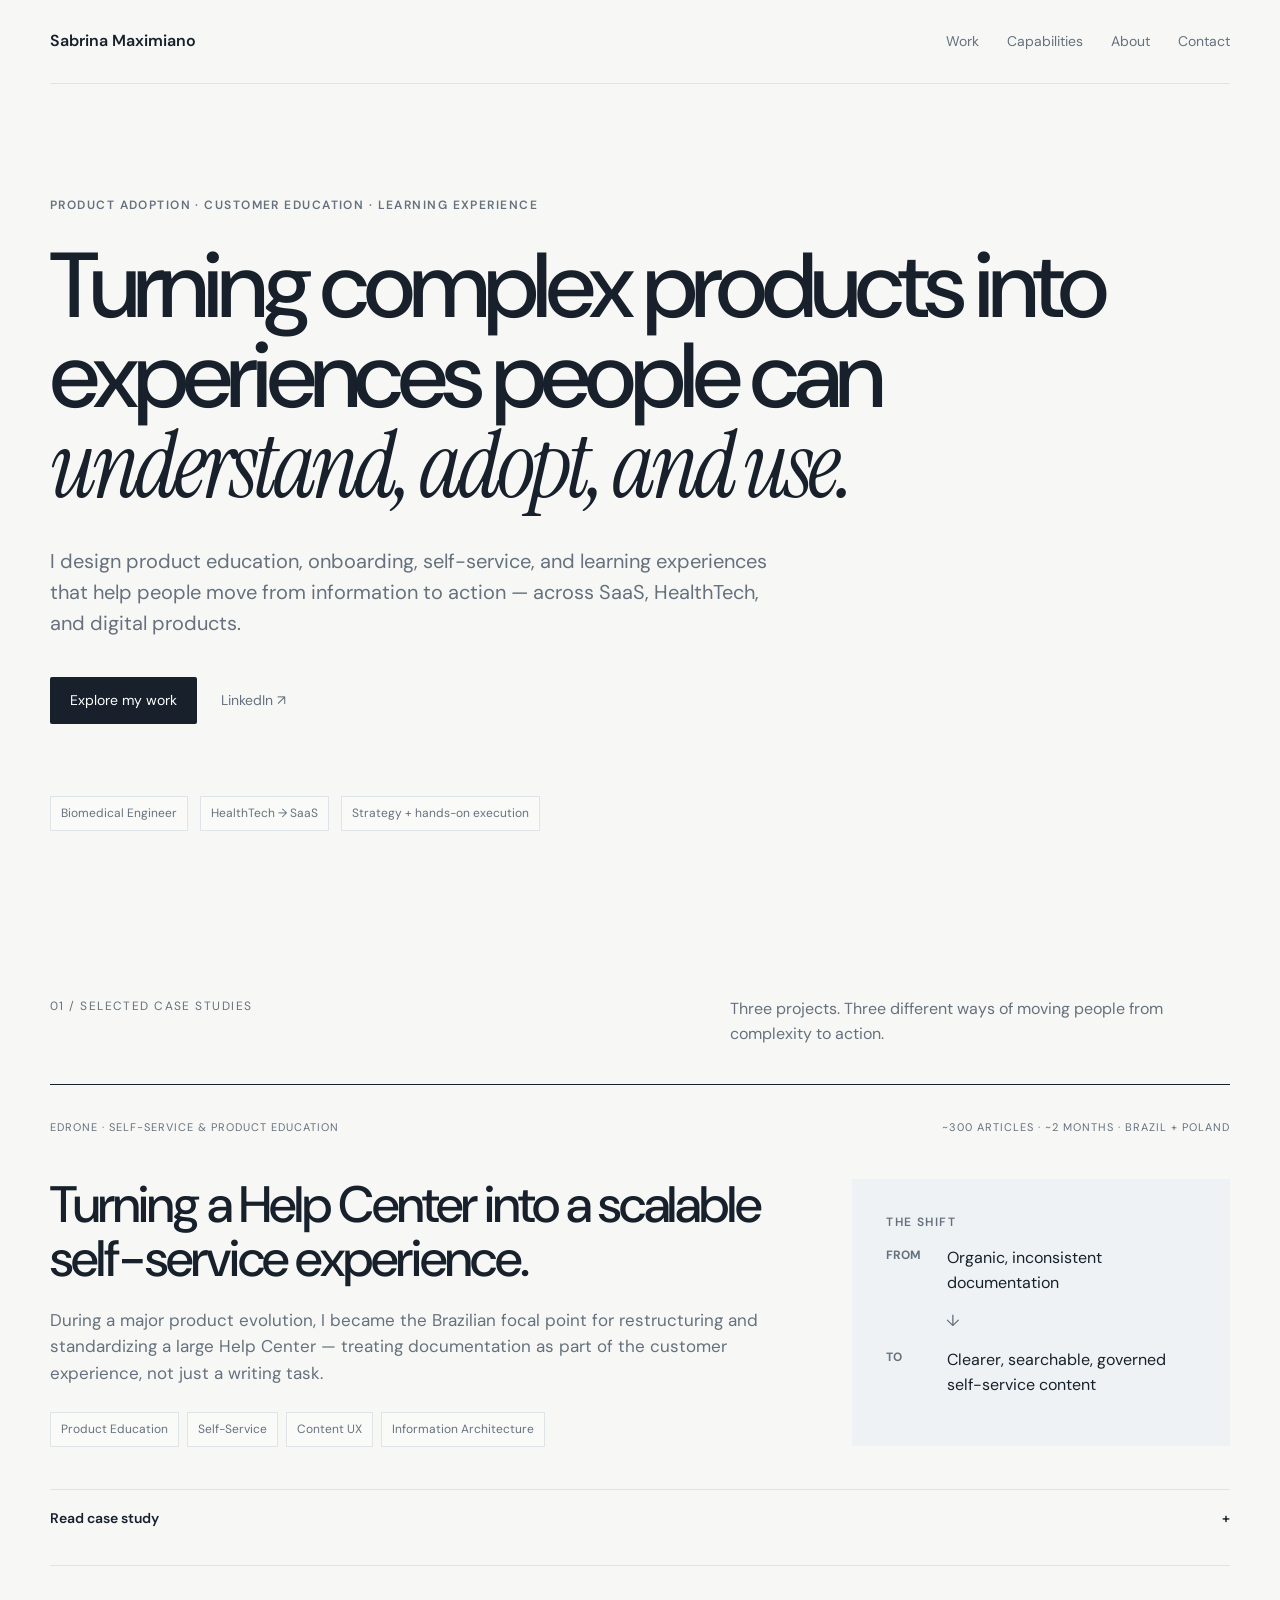
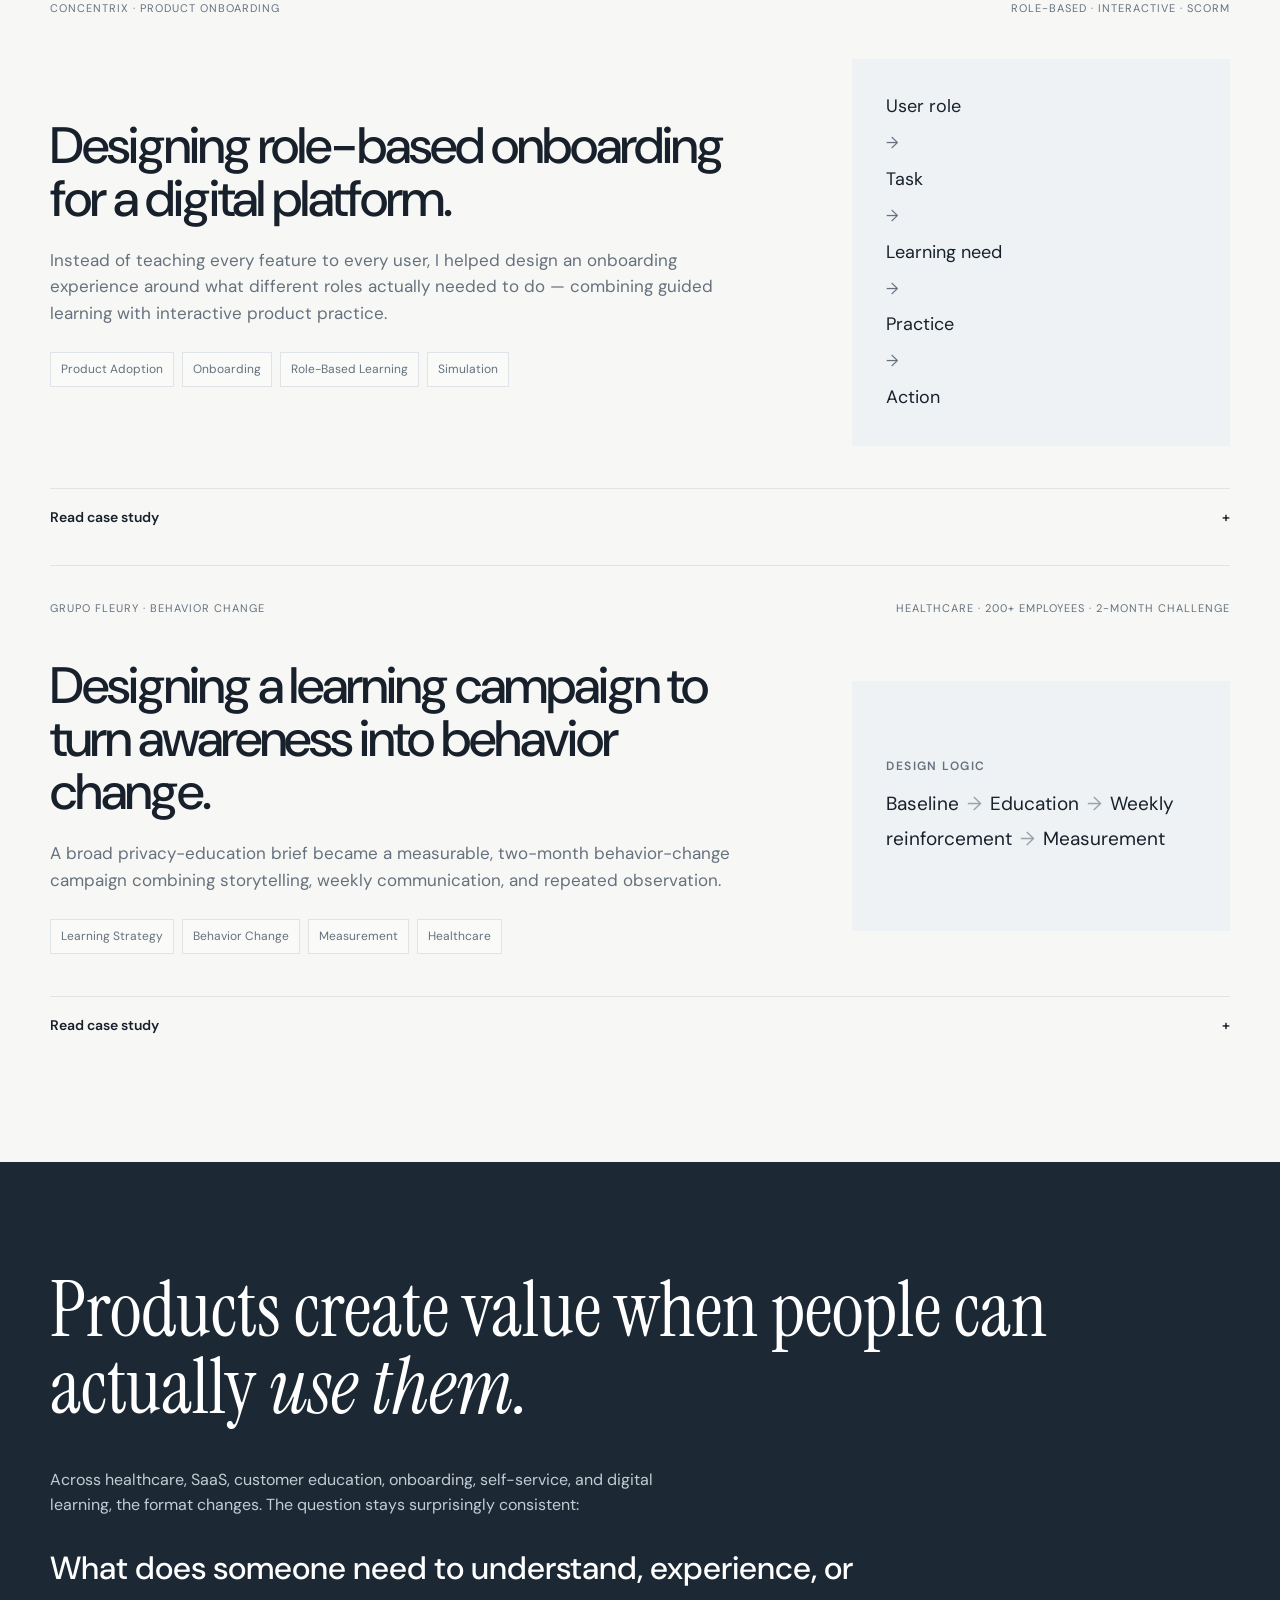
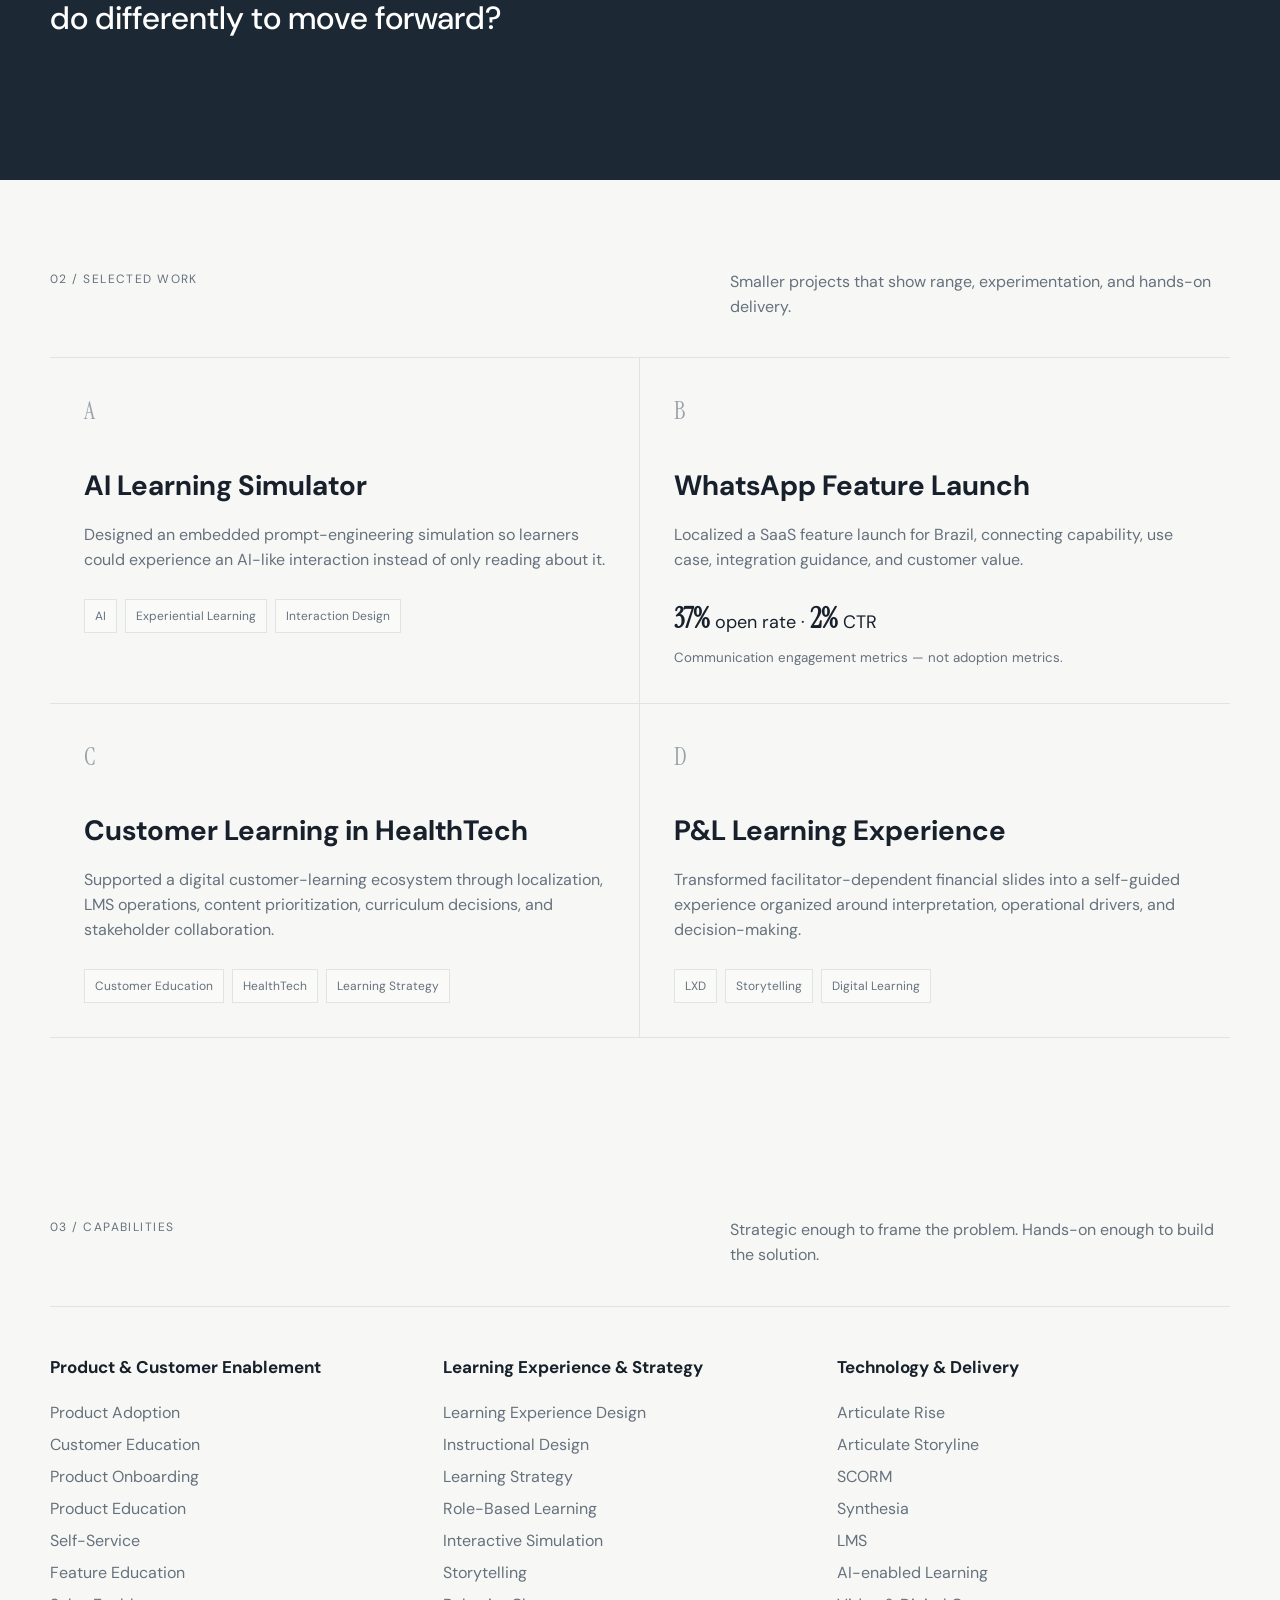
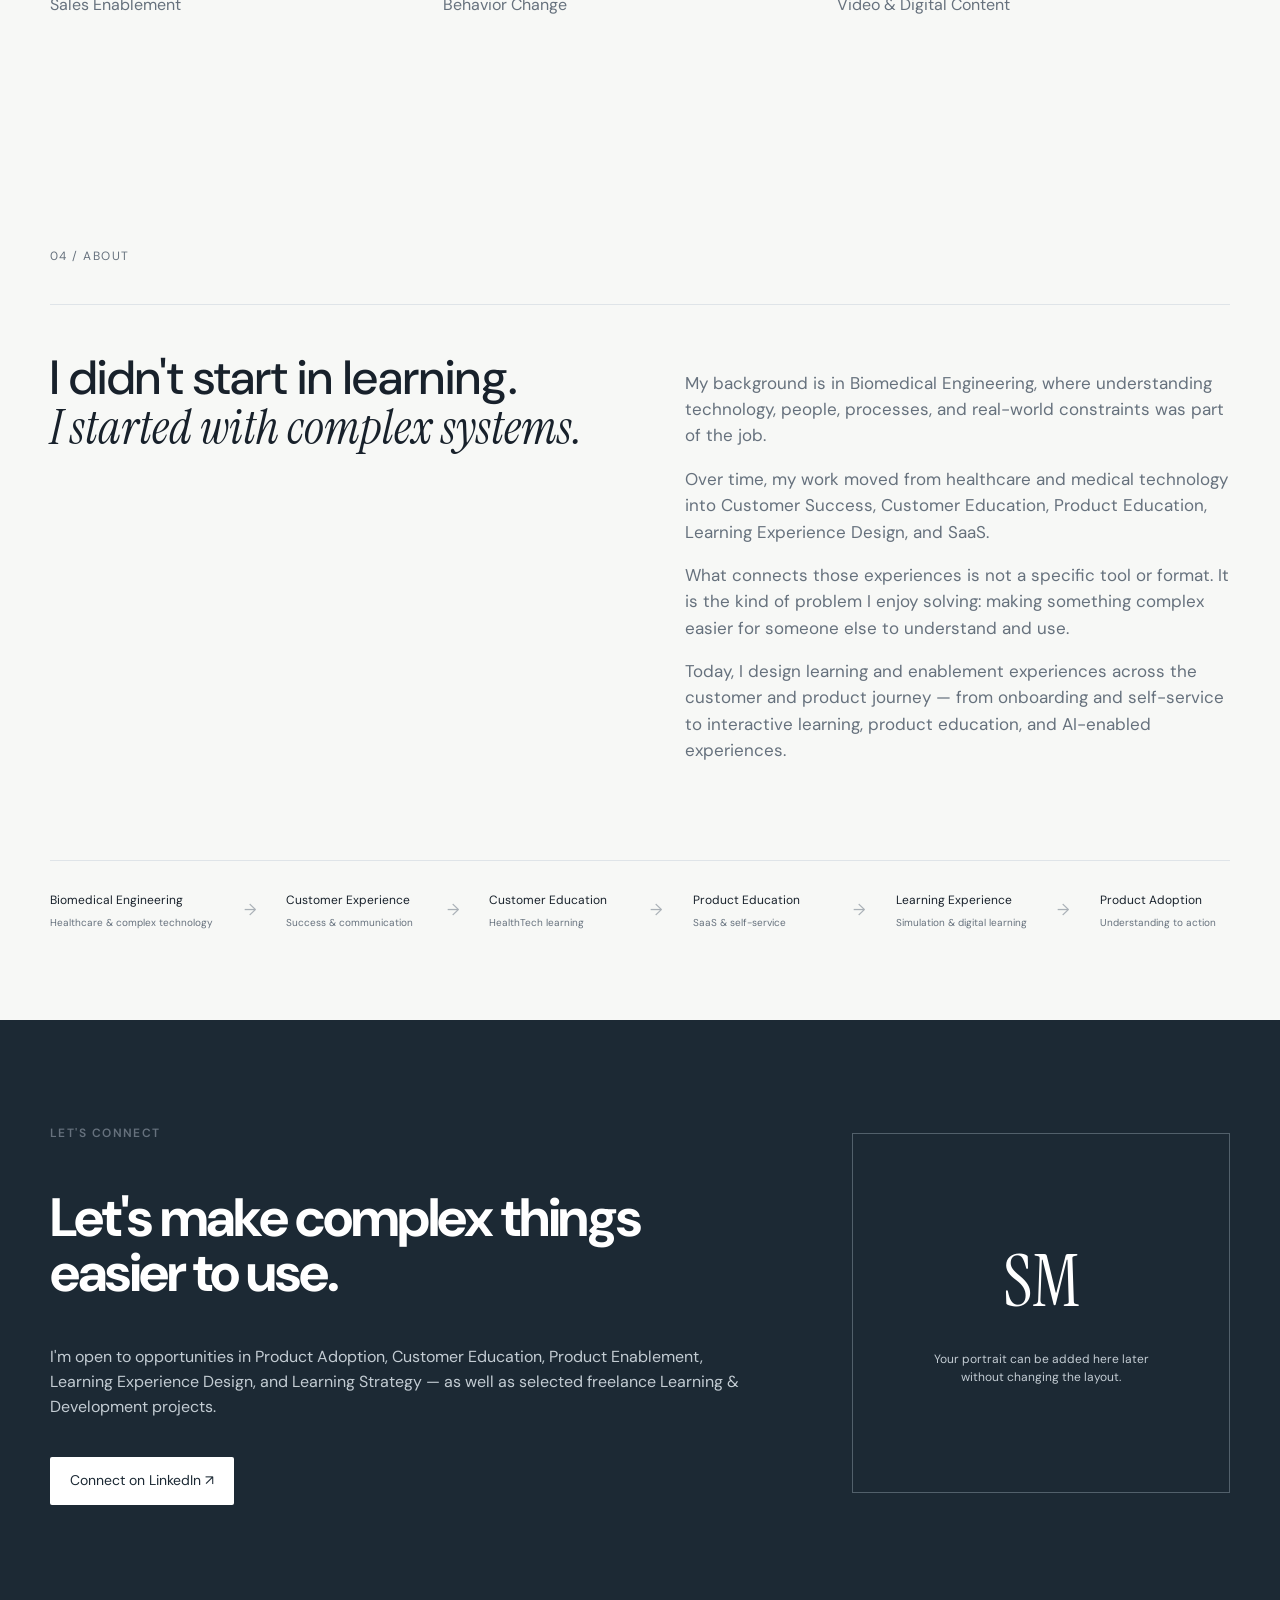
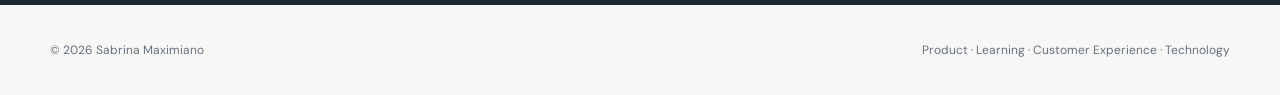
==== index.html @ 940bad34 "Add files via upload" ====
<!doctype html>
<html lang="en">
<head>
  <meta charset="utf-8" />
  <meta name="viewport" content="width=device-width, initial-scale=1" />
  <meta name="description" content="Sabrina Maximiano — Product Adoption, Customer Education, Learning Experience Design." />
  <title>Sabrina Maximiano — Product Adoption & Learning Experience</title>
  <link rel="preconnect" href="https://fonts.googleapis.com">
  <link rel="preconnect" href="https://fonts.gstatic.com" crossorigin>
  <link href="https://fonts.googleapis.com/css2?family=DM+Sans:wght@400;500;600&family=Instrument+Serif:ital@0;1&display=swap" rel="stylesheet">
  <link rel="stylesheet" href="styles.css" />
</head>
<body>
<header class="nav shell">
  <a class="brand" href="#top">Sabrina Maximiano</a>
  <nav aria-label="Primary navigation">
    <a href="#work">Work</a><a href="#capabilities">Capabilities</a><a href="#about">About</a><a href="#contact">Contact</a>
  </nav>
</header>

<main id="top">
  <section class="hero shell">
    <div class="eyebrow">Product Adoption · Customer Education · Learning Experience</div>
    <h1>Turning complex products into experiences people can <em>understand, adopt, and use.</em></h1>
    <p class="lede">I design product education, onboarding, self-service, and learning experiences that help people move from information to action — across SaaS, HealthTech, and digital products.</p>
    <div class="hero-actions"><a class="button" href="#work">Explore my work</a><a class="text-link" href="https://br.linkedin.com/in/sabrinamaximiano" target="_blank" rel="noreferrer">LinkedIn ↗</a></div>
    <div class="signal-row"><span>Biomedical Engineer</span><span>HealthTech → SaaS</span><span>Strategy + hands-on execution</span></div>
  </section>

  <section class="work shell" id="work">
    <div class="section-head"><span>01 / Selected case studies</span><p>Three projects. Three different ways of moving people from complexity to action.</p></div>

    <article class="case feature" id="help-center">
      <div class="case-meta"><span>EDRONE · SELF-SERVICE & PRODUCT EDUCATION</span><span>~300 articles · ~2 months · Brazil + Poland</span></div>
      <div class="case-grid"><div><h2>Turning a Help Center into a scalable self-service experience.</h2><p>During a major product evolution, I became the Brazilian focal point for restructuring and standardizing a large Help Center — treating documentation as part of the customer experience, not just a writing task.</p><div class="tags"><span>Product Education</span><span>Self-Service</span><span>Content UX</span><span>Information Architecture</span></div></div>
      <div class="proof-card"><div class="mini-label">THE SHIFT</div><div class="shift"><b>From</b><span>Organic, inconsistent documentation</span></div><div class="arrow">↓</div><div class="shift"><b>To</b><span>Clearer, searchable, governed self-service content</span></div></div></div>
      <details><summary>Read case study <span>+</span></summary><div class="case-body">
        <div class="case-section"><h3>Context</h3><p>The product was going through a significant redesign and new-feature cycle. Meanwhile, Help Center content had grown organically across multiple contributors, creating inconsistencies in tone, terminology, structure, formatting, and organization.</p></div>
        <div class="case-section"><h3>Challenge</h3><p>The task was bigger than updating articles. Customers needed to find reliable answers while the product itself was changing, and the content system needed enough consistency to remain maintainable after the transformation.</p></div>
        <div class="case-section split"><div><h3>My role</h3><p>I was the Brazilian focal point for the transformation. I reviewed and updated approximately 300 articles in roughly two months, aligned terminology and content patterns, supported other contributors, and collaborated across Brazil and Poland.</p></div><div><h3>Key insight</h3><p><strong>Documentation only works as self-service when it matches how customers look for help.</strong> Clarity was not enough; discoverability mattered too.</p></div></div>
        <div class="case-section"><h3>Approach</h3><ol class="steps"><li><b>Audit</b><span>Identify inconsistencies created by organic growth and product changes.</span></li><li><b>Standardize</b><span>Create repeatable structures, terminology, and writing patterns.</span></li><li><b>Design for search</b><span>Consider customer questions, keywords, and how support conversations were phrased.</span></li><li><b>Scale</b><span>Guide additional contributors and align tutorial conventions across markets.</span></li></ol></div>
        <div class="case-section"><h3>Design decisions</h3><div class="decision-grid"><div><b>Search behavior over internal vocabulary</b><p>Content was structured with the words customers were likely to use when looking for an answer.</p></div><div><b>Patterns over one-off fixes</b><p>Standardization made the content easier to scan and gave future contributors a clearer model to follow.</p></div><div><b>One experience across formats</b><p>Tutorial videos were also brought closer to a shared visual and instructional standard.</p></div></div></div>
        <div class="case-section impact"><h3>Impact</h3><div><strong>~300</strong><span>articles reviewed / updated</span></div><div><strong>~2 months</strong><span>delivery window</span></div><div><strong>2 markets</strong><span>Brazil + Poland alignment</span></div><p class="note">No verified product-adoption or support-deflection metric is available, so this case does not claim one.</p></div>
        <div class="case-section"><h3>What I learned</h3><blockquote>Self-service content is part of the product experience: if users cannot find, understand, and act on an answer, the documentation has not finished its job.</blockquote></div>
        <div class="case-section public-proof"><div><h3>Public context</h3><p>The Help Center has continued to evolve since this project. The current public environment is linked only as context and should not be interpreted as a claim that its present-day state is entirely my work.</p></div><a class="button secondary" href="https://help.edrone.me/pt/" target="_blank" rel="noreferrer">View public Help Center ↗</a></div>
      </div></details>
    </article>

    <article class="case" id="pulse">
      <div class="case-meta"><span>CONCENTRIX · PRODUCT ONBOARDING</span><span>Role-based · Interactive · SCORM</span></div>
      <div class="case-grid"><div><h2>Designing role-based onboarding for a digital platform.</h2><p>Instead of teaching every feature to every user, I helped design an onboarding experience around what different roles actually needed to do — combining guided learning with interactive product practice.</p><div class="tags"><span>Product Adoption</span><span>Onboarding</span><span>Role-Based Learning</span><span>Simulation</span></div></div>
      <div class="proof-card flow"><span>User role</span><i>→</i><span>Task</span><i>→</i><span>Learning need</span><i>→</i><span>Practice</span><i>→</i><span>Action</span></div></div>
      <details><summary>Read case study <span>+</span></summary><div class="case-body">
        <div class="case-section split"><div><h3>Challenge</h3><p>A new platform would be used by regular users, managers, and administrators. A generic walkthrough would force people to learn functionality that was irrelevant to their responsibilities.</p></div><div><h3>Key insight</h3><p><strong>The product menu was not the learning architecture.</strong> The right structure was role → task → need → action.</p></div></div>
        <div class="case-section"><h3>My role</h3><p>I worked on the learning architecture and production of a blended interactive onboarding experience using product recordings, guided explanation, role-based paths, interactive simulation, and SCORM delivery.</p></div>
        <div class="case-section"><h3>Solution</h3><p>The experience combined guided explanations with moments where the learner had to reproduce clicks and actions from the product interface. An AI avatar supported the narrative, then stepped back when practice mattered more than explanation.</p></div>
        <div class="case-section"><h3>Design decisions</h3><div class="decision-grid"><div><b>Role-based paths</b><p>Users focused on responsibilities and tasks relevant to their role instead of navigating an exhaustive feature list.</p></div><div><b>Practice over passive watching</b><p>Interactive simulations turned product education into guided action.</p></div><div><b>Technology in service of behavior</b><p>Storyline, Synthesia, screen recordings, and SCORM were implementation choices — not the learning strategy itself.</p></div></div></div>
        <div class="case-section"><h3>Impact</h3><p>The delivered experience combined role-based learning, guided product education, and interactive practice. No verified usage, completion, or adoption metric is available, so the case focuses on the design decisions and delivered experience rather than claiming behavioral impact.</p></div>
        <div class="case-section"><h3>What I learned</h3><blockquote>Product onboarding becomes more useful when it is organized around what users need to accomplish, not around how the product happens to be organized.</blockquote></div>
        <div class="tools">Tools / technology: Articulate Storyline · Synthesia · Screen recording · SCORM</div>
      </div></details>
    </article>

    <article class="case" id="fleury">
      <div class="case-meta"><span>GRUPO FLEURY · BEHAVIOR CHANGE</span><span>Healthcare · 200+ employees · 2-month challenge</span></div>
      <div class="case-grid"><div><h2>Designing a learning campaign to turn awareness into behavior change.</h2><p>A broad privacy-education brief became a measurable, two-month behavior-change campaign combining storytelling, weekly communication, and repeated observation.</p><div class="tags"><span>Learning Strategy</span><span>Behavior Change</span><span>Measurement</span><span>Healthcare</span></div></div>
      <div class="proof-card"><div class="mini-label">DESIGN LOGIC</div><div class="metric-line">Baseline <span>→</span> Education <span>→</span> Weekly reinforcement <span>→</span> Measurement</div></div></div>
      <details><summary>Read case study <span>+</span></summary><div class="case-body">
        <div class="case-section"><h3>Context</h3><p>As Brazil's data-protection law was being introduced, a healthcare HR environment handled large volumes of sensitive employee information and printed documents. The brief was broad: educate employees and encourage better handling of sensitive information.</p></div>
        <div class="case-section split"><div><h3>Challenge</h3><p>Awareness alone would not show whether behavior had changed. The initiative needed a way to make an abstract compliance topic concrete, memorable, and measurable.</p></div><div><h3>Key insight</h3><p><strong>If the goal is behavior change, the experience needs more than a one-time explanation.</strong> It needs reinforcement and observable signals.</p></div></div>
        <div class="case-section"><h3>My role</h3><p>I designed the learning and engagement campaign, created the animated narrative and supporting presentation, established a baseline, launched the initiative to 200+ employees, measured the same indicators weekly, and created the ongoing communication.</p></div>
        <div class="case-section"><h3>Approach</h3><ol class="steps"><li><b>Define observable behavior</b><span>Measure printing volume, sensitive information in the sample, and documents left near the printing area.</span></li><li><b>Make the topic understandable</b><span>Use characters and storytelling to introduce privacy, sensitive data, and responsible document handling.</span></li><li><b>Keep attention over time</b><span>Publish weekly progress communication plus a serialized mystery/comic narrative.</span></li><li><b>Measure repeatedly</b><span>Return every Friday for two months and track the same indicators.</span></li></ol></div>
        <div class="case-section"><h3>Impact</h3><p>The project generated measurable changes in monitored behaviors and was selected as a Top 10 finalist in an internal innovation and resource-optimization recognition program. Exact reduction percentages are intentionally omitted here until the original measurement materials are fully validated.</p></div>
        <div class="case-section"><h3>What I learned</h3><blockquote>Learning is more powerful when the desired behavior is defined before the content — and when communication continues long enough to reinforce the change.</blockquote></div>
      </div></details>
    </article>
  </section>

  <section class="philosophy"><div class="shell"><p class="quote">Products create value when people can actually <em>use them.</em></p><p>Across healthcare, SaaS, customer education, onboarding, self-service, and digital learning, the format changes. The question stays surprisingly consistent:</p><h2>What does someone need to understand, experience, or do differently to move forward?</h2></div></section>

  <section class="selected shell">
    <div class="section-head"><span>02 / Selected work</span><p>Smaller projects that show range, experimentation, and hands-on delivery.</p></div>
    <div class="selected-grid">
      <article><div class="index">A</div><h3>AI Learning Simulator</h3><p>Designed an embedded prompt-engineering simulation so learners could experience an AI-like interaction instead of only reading about it.</p><div class="tags"><span>AI</span><span>Experiential Learning</span><span>Interaction Design</span></div></article>
      <article><div class="index">B</div><h3>WhatsApp Feature Launch</h3><p>Localized a SaaS feature launch for Brazil, connecting capability, use case, integration guidance, and customer value.</p><div class="stat"><b>37%</b> open rate <span>·</span> <b>2%</b> CTR</div><small>Communication engagement metrics — not adoption metrics.</small></article>
      <article><div class="index">C</div><h3>Customer Learning in HealthTech</h3><p>Supported a digital customer-learning ecosystem through localization, LMS operations, content prioritization, curriculum decisions, and stakeholder collaboration.</p><div class="tags"><span>Customer Education</span><span>HealthTech</span><span>Learning Strategy</span></div></article>
      <article><div class="index">D</div><h3>P&amp;L Learning Experience</h3><p>Transformed facilitator-dependent financial slides into a self-guided experience organized around interpretation, operational drivers, and decision-making.</p><div class="tags"><span>LXD</span><span>Storytelling</span><span>Digital Learning</span></div></article>
    </div>
  </section>

  <section class="capabilities shell" id="capabilities">
    <div class="section-head"><span>03 / Capabilities</span><p>Strategic enough to frame the problem. Hands-on enough to build the solution.</p></div>
    <div class="cap-grid"><div><h3>Product & Customer Enablement</h3><p>Product Adoption<br>Customer Education<br>Product Onboarding<br>Product Education<br>Self-Service<br>Feature Education<br>Sales Enablement</p></div><div><h3>Learning Experience & Strategy</h3><p>Learning Experience Design<br>Instructional Design<br>Learning Strategy<br>Role-Based Learning<br>Interactive Simulation<br>Storytelling<br>Behavior Change</p></div><div><h3>Technology & Delivery</h3><p>Articulate Rise<br>Articulate Storyline<br>SCORM<br>Synthesia<br>LMS<br>AI-enabled Learning<br>Video & Digital Content</p></div></div>
  </section>

  <section class="about shell" id="about">
    <div class="section-head"><span>04 / About</span></div>
    <div class="about-grid"><h2>I didn't start in learning.<br><em>I started with complex systems.</em></h2><div><p>My background is in Biomedical Engineering, where understanding technology, people, processes, and real-world constraints was part of the job.</p><p>Over time, my work moved from healthcare and medical technology into Customer Success, Customer Education, Product Education, Learning Experience Design, and SaaS.</p><p>What connects those experiences is not a specific tool or format. It is the kind of problem I enjoy solving: making something complex easier for someone else to understand and use.</p><p>Today, I design learning and enablement experiences across the customer and product journey — from onboarding and self-service to interactive learning, product education, and AI-enabled experiences.</p></div></div>
    <div class="journey"><span>Biomedical Engineering<small>Healthcare & complex technology</small></span><i>→</i><span>Customer Experience<small>Success & communication</small></span><i>→</i><span>Customer Education<small>HealthTech learning</small></span><i>→</i><span>Product Education<small>SaaS & self-service</small></span><i>→</i><span>Learning Experience<small>Simulation & digital learning</small></span><i>→</i><span>Product Adoption<small>Understanding to action</small></span></div>
  </section>

  <section class="contact" id="contact"><div class="shell contact-grid"><div><span class="eyebrow">LET'S CONNECT</span><h2>Let's make complex things easier to use.</h2><p>I'm open to opportunities in Product Adoption, Customer Education, Product Enablement, Learning Experience Design, and Learning Strategy — as well as selected freelance Learning & Development projects.</p><a class="button light" href="https://br.linkedin.com/in/sabrinamaximiano" target="_blank" rel="noreferrer">Connect on LinkedIn ↗</a></div><div class="portrait-placeholder"><div>SM</div><p>Your portrait can be added here later without changing the layout.</p></div></div></section>
</main>
<footer class="footer shell"><span>© 2026 Sabrina Maximiano</span><span>Product · Learning · Customer Experience · Technology</span></footer>
<script src="script.js"></script>
</body></html>
---- styles.css ----
:root{--ink:#18212b;--muted:#66717d;--line:#dfe4e8;--paper:#f7f8f6;--panel:#eef2f4;--deep:#1c2934;--white:#fff;--max:1180px}*{box-sizing:border-box}html{scroll-behavior:smooth}body{margin:0;background:var(--paper);color:var(--ink);font-family:"DM Sans",Arial,sans-serif;line-height:1.55}.shell{width:min(var(--max),calc(100% - 48px));margin:auto}.nav{height:84px;display:flex;align-items:center;justify-content:space-between;border-bottom:1px solid var(--line);position:relative;z-index:2}.brand{font-weight:600;color:var(--ink);text-decoration:none}.nav nav{display:flex;gap:28px}.nav nav a,.text-link{color:var(--muted);text-decoration:none;font-size:14px}.nav nav a:hover,.text-link:hover{color:var(--ink)}.hero{padding:112px 0 76px}.eyebrow,.mini-label{font-size:12px;letter-spacing:.12em;text-transform:uppercase;color:var(--muted);font-weight:600}.hero h1{font-size:clamp(52px,7.2vw,96px);line-height:.98;letter-spacing:-.055em;max-width:1100px;margin:26px 0 34px;font-weight:500}.hero h1 em,.about h2 em,.quote em{font-family:"Instrument Serif",Georgia,serif;font-weight:400}.lede{font-size:20px;color:var(--muted);max-width:720px}.hero-actions{display:flex;gap:24px;align-items:center;margin-top:38px}.button{display:inline-block;background:var(--ink);color:white;text-decoration:none;padding:13px 20px;border-radius:2px;font-size:14px}.button.secondary{background:transparent;border:1px solid var(--ink);color:var(--ink)}.signal-row{display:flex;gap:12px;flex-wrap:wrap;margin-top:72px}.signal-row span,.tags span{border:1px solid var(--line);padding:7px 10px;font-size:12px;color:var(--muted);background:rgba(255,255,255,.35)}.work,.selected,.capabilities,.about{padding:90px 0}.section-head{display:flex;justify-content:space-between;align-items:flex-start;gap:40px;margin-bottom:38px}.section-head>span{font-size:12px;letter-spacing:.12em;text-transform:uppercase;color:var(--muted)}.section-head>p{max-width:500px;margin:0;color:var(--muted)}.case{border-top:1px solid var(--line);padding:34px 0 18px}.case.feature{border-top:1px solid var(--ink)}.case-meta{display:flex;justify-content:space-between;gap:20px;font-size:11px;letter-spacing:.09em;color:var(--muted);text-transform:uppercase}.case-grid{display:grid;grid-template-columns:1.45fr .75fr;gap:72px;align-items:center;padding:42px 0}.case h2{font-size:clamp(36px,4vw,56px);line-height:1.04;letter-spacing:-.04em;margin:0 0 22px;font-weight:500}.case-grid p{font-size:17px;color:var(--muted);max-width:720px}.tags{display:flex;gap:8px;flex-wrap:wrap;margin-top:26px}.proof-card{background:var(--panel);padding:34px;min-height:250px;display:flex;flex-direction:column;justify-content:center}.shift{display:grid;grid-template-columns:45px 1fr;gap:16px;margin:14px 0}.shift b{font-size:12px;text-transform:uppercase;color:var(--muted)}.arrow{margin-left:60px;color:var(--muted)}.flow{gap:10px;align-items:flex-start}.flow span{font-size:18px}.flow i{font-style:normal;color:var(--muted)}.metric-line{font-size:19px;line-height:1.8;margin-top:12px}.metric-line span{color:#98a2aa;margin:0 3px}details{border-top:1px solid var(--line)}summary{list-style:none;cursor:pointer;padding:18px 0;display:flex;justify-content:space-between;font-size:14px;font-weight:600}summary::-webkit-details-marker{display:none}.case-body{padding:20px 0 70px;max-width:960px}.case-section{padding:32px 0;border-top:1px solid var(--line)}.case-section h3{font-size:13px;letter-spacing:.1em;text-transform:uppercase;margin:0 0 14px}.case-section p{font-size:17px;color:#485460;max-width:800px}.split{display:grid;grid-template-columns:1fr 1fr;gap:60px}.steps{padding:0;margin:20px 0;list-style:none}.steps li{display:grid;grid-template-columns:170px 1fr;gap:20px;padding:15px 0;border-bottom:1px solid var(--line)}.steps span{color:var(--muted)}.decision-grid{display:grid;grid-template-columns:repeat(3,1fr);gap:14px}.decision-grid>div{background:white;padding:22px}.decision-grid p{font-size:14px}.impact{display:flex;gap:36px;flex-wrap:wrap}.impact h3,.impact .note{width:100%}.impact div{min-width:150px}.impact strong{font-family:"Instrument Serif",Georgia,serif;font-size:38px;font-weight:400;display:block}.impact span{font-size:12px;color:var(--muted)}.note{font-size:13px!important}.case-section blockquote{font-family:"Instrument Serif",Georgia,serif;font-size:30px;line-height:1.2;margin:0;max-width:800px}.public-proof{display:flex;justify-content:space-between;align-items:end;gap:30px}.tools{font-size:12px;color:var(--muted);padding-top:18px}.philosophy{background:var(--deep);color:white;padding:110px 0}.philosophy .quote{font-family:"Instrument Serif",Georgia,serif;font-size:clamp(46px,6vw,78px);line-height:1;margin:0 0 42px}.philosophy p:not(.quote){color:#c3ccd3;max-width:650px}.philosophy h2{font-size:32px;max-width:820px;font-weight:500}.selected-grid{display:grid;grid-template-columns:1fr 1fr;border-top:1px solid var(--line)}.selected-grid article{padding:34px;border-bottom:1px solid var(--line);min-height:300px}.selected-grid article:nth-child(odd){border-right:1px solid var(--line)}.selected-grid .index{font-family:"Instrument Serif",Georgia,serif;font-size:24px;color:#9aa3aa}.selected-grid h3{font-size:28px;margin:34px 0 12px}.selected-grid p{color:var(--muted)}.stat{font-size:18px;margin-top:24px}.stat b{font-size:28px;font-family:"Instrument Serif",Georgia,serif}.selected-grid small{display:block;color:var(--muted);margin-top:8px}.cap-grid{display:grid;grid-template-columns:repeat(3,1fr);border-top:1px solid var(--line)}.cap-grid>div{padding:30px 30px 30px 0}.cap-grid h3{font-size:17px}.cap-grid p{color:var(--muted);line-height:2}.about-grid{display:grid;grid-template-columns:1fr 1fr;gap:90px;border-top:1px solid var(--line);padding-top:48px}.about h2{font-size:48px;line-height:1.04;margin:0;font-weight:500}.about-grid p{color:var(--muted);font-size:17px}.journey{display:flex;align-items:center;justify-content:space-between;gap:12px;margin-top:80px;padding-top:30px;border-top:1px solid var(--line);overflow-x:auto}.journey span{font-size:12px;min-width:130px}.journey small{display:block;color:var(--muted);margin-top:5px}.journey i{font-style:normal;color:#aab1b7}.contact{background:var(--deep);color:white;padding:100px 0}.contact-grid{display:grid;grid-template-columns:1.3fr .7fr;gap:100px;align-items:center}.contact h2{font-size:54px;line-height:1.02;letter-spacing:-.04em;max-width:700px}.contact p{color:#c3ccd3;max-width:700px}.button.light{background:white;color:var(--deep);margin-top:22px}.portrait-placeholder{border:1px solid #52606b;min-height:360px;display:flex;flex-direction:column;align-items:center;justify-content:center;text-align:center;padding:30px;color:#aeb8c0}.portrait-placeholder div{font-family:"Instrument Serif",Georgia,serif;font-size:72px;color:white}.portrait-placeholder p{font-size:12px;max-width:220px}.footer{height:90px;display:flex;align-items:center;justify-content:space-between;font-size:12px;color:var(--muted)}@media(max-width:800px){.shell{width:min(100% - 30px,var(--max))}.nav nav{display:none}.hero{padding-top:72px}.hero h1{font-size:54px}.case-grid,.split,.about-grid,.contact-grid{grid-template-columns:1fr;gap:32px}.case-meta,.section-head{flex-direction:column}.decision-grid,.cap-grid{grid-template-columns:1fr}.selected-grid{grid-template-columns:1fr}.selected-grid article:nth-child(odd){border-right:0}.steps li{grid-template-columns:1fr;gap:5px}.public-proof{align-items:flex-start;flex-direction:column}.journey{justify-content:flex-start}.footer{align-items:flex-start;flex-direction:column;justify-content:center;gap:5px}.contact h2{font-size:42px}}
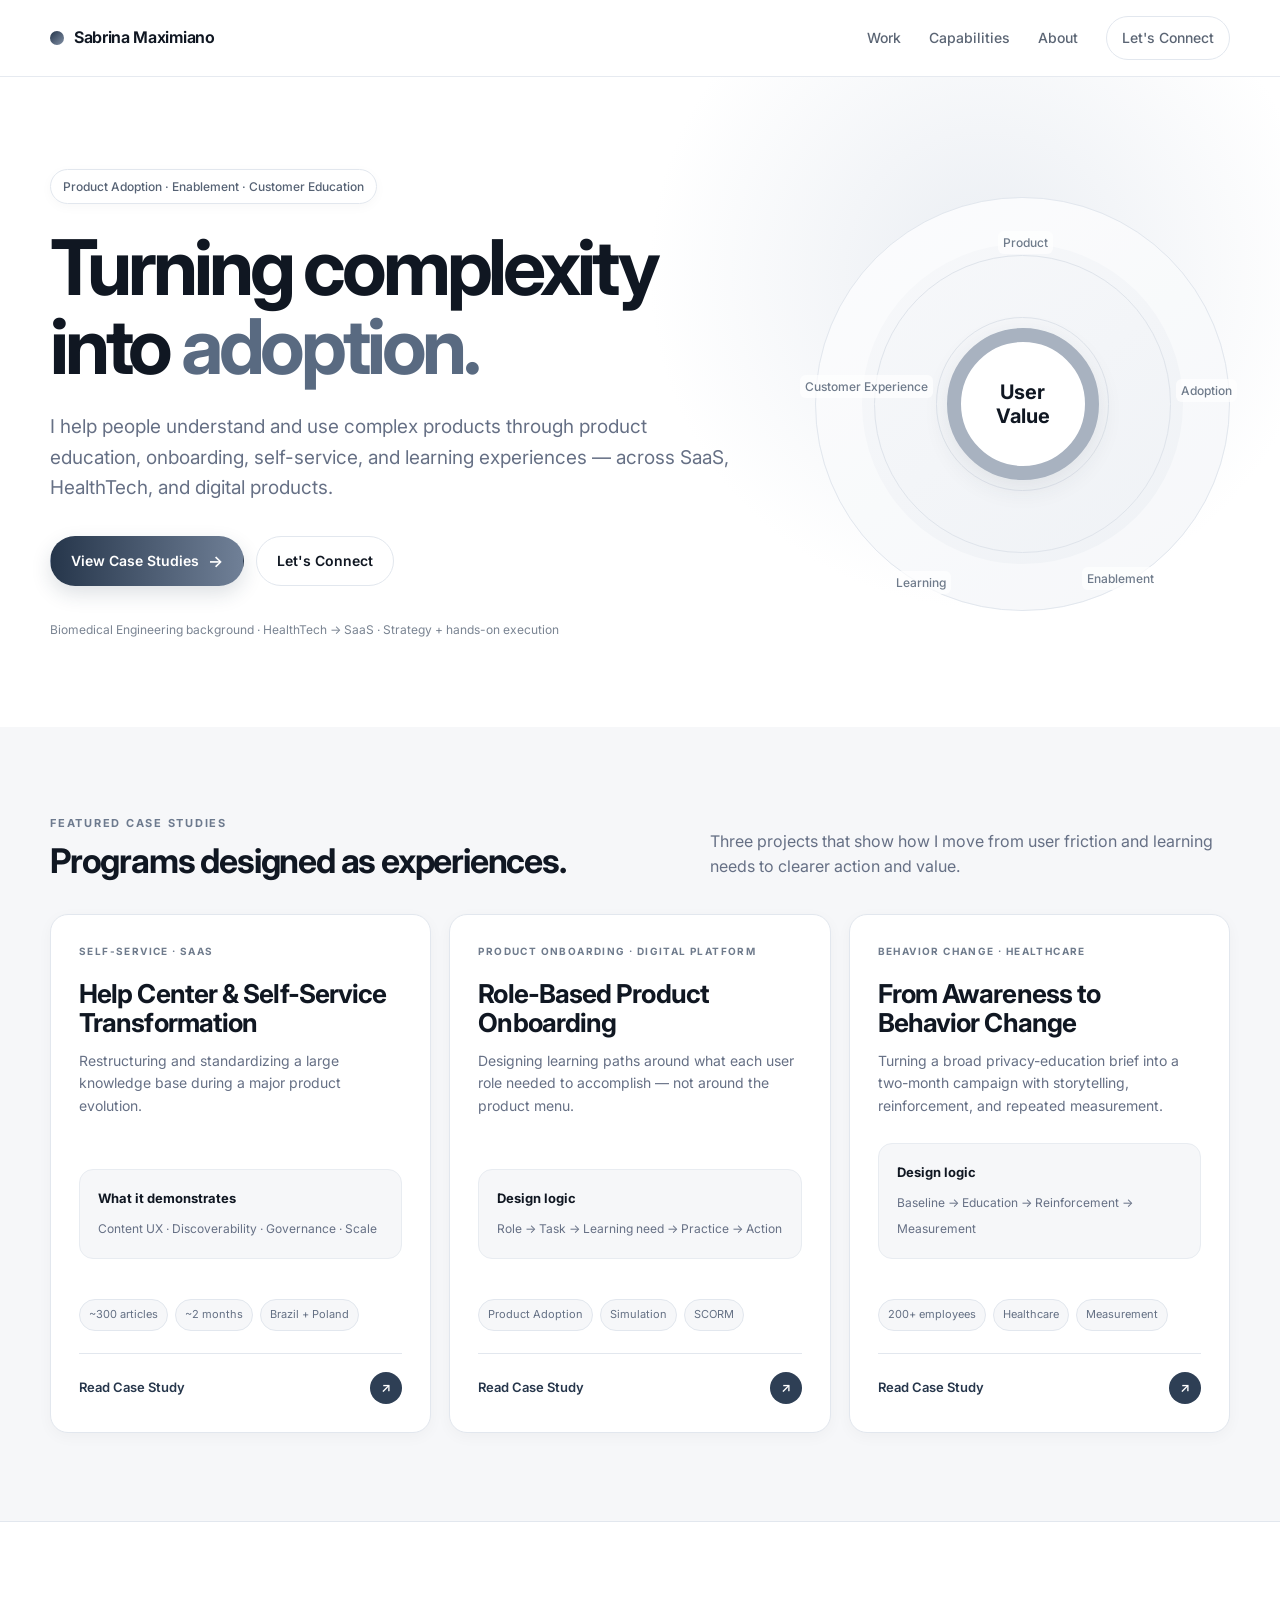
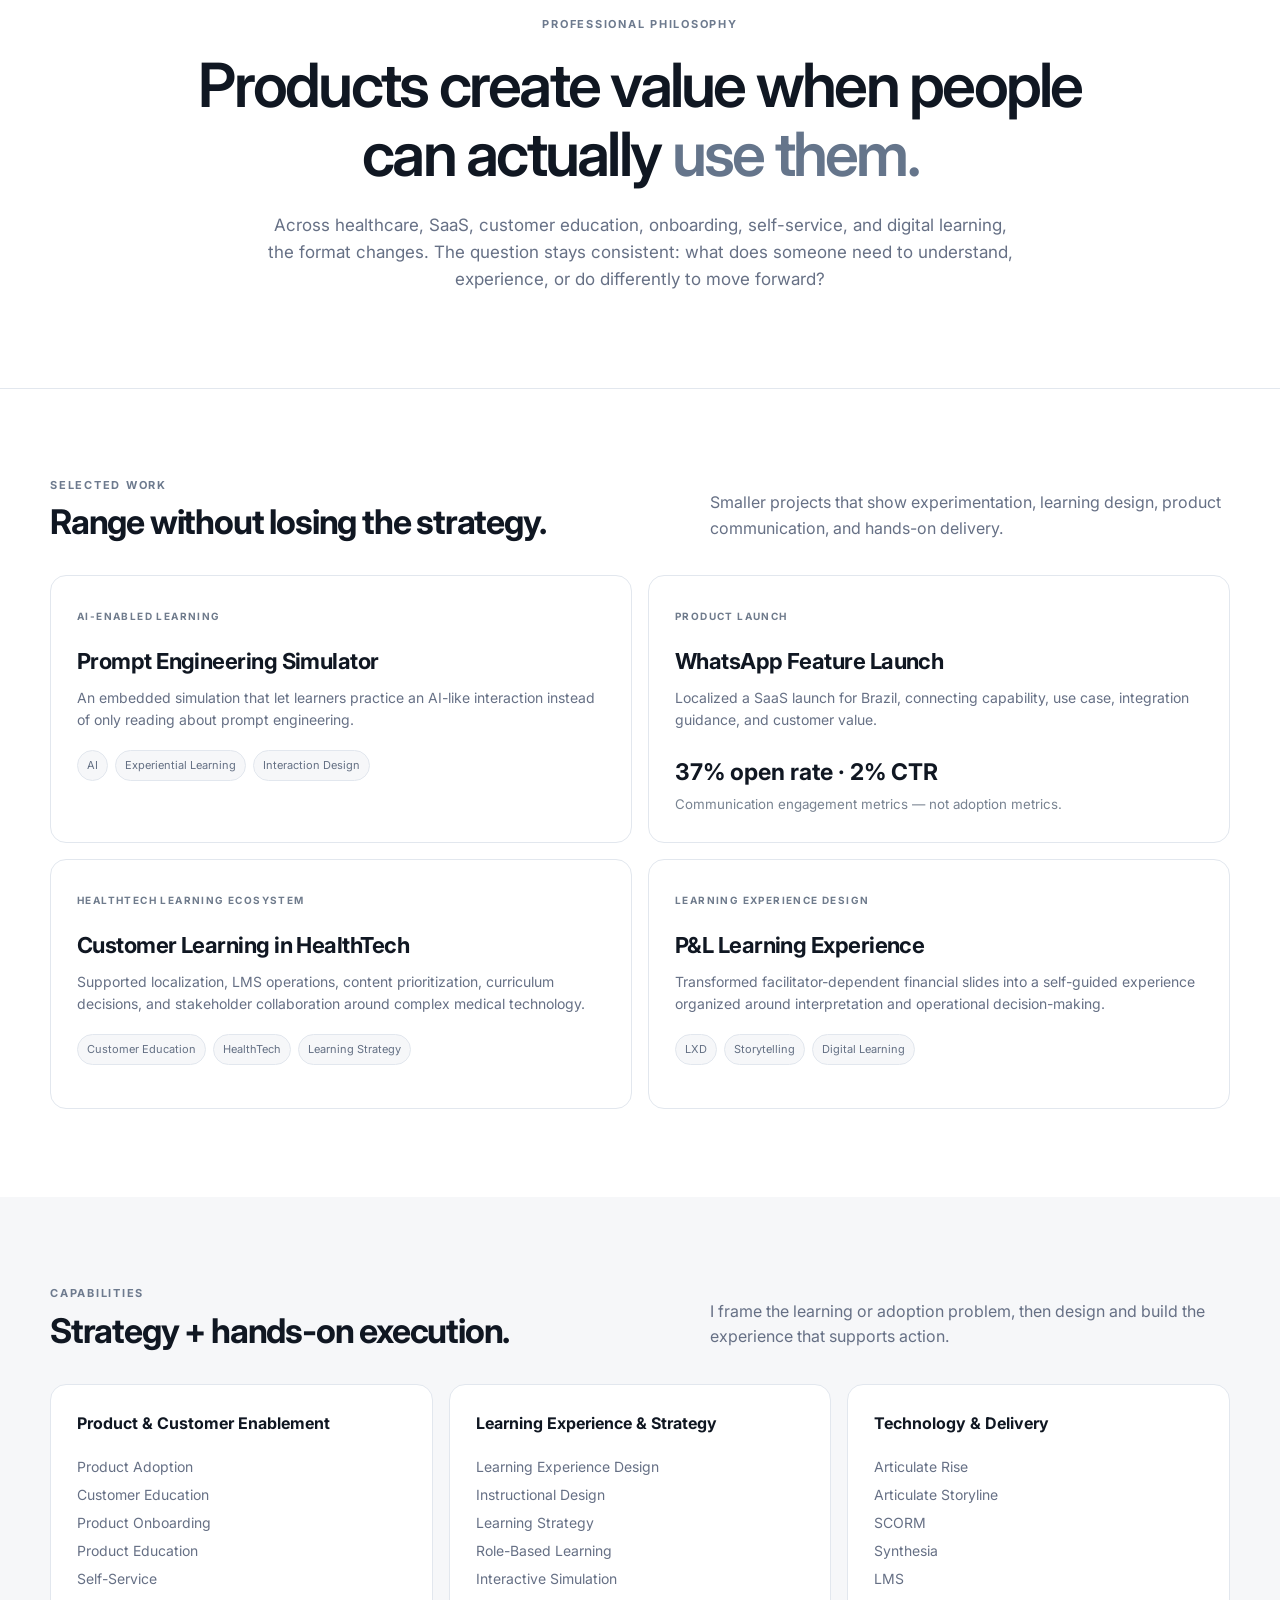
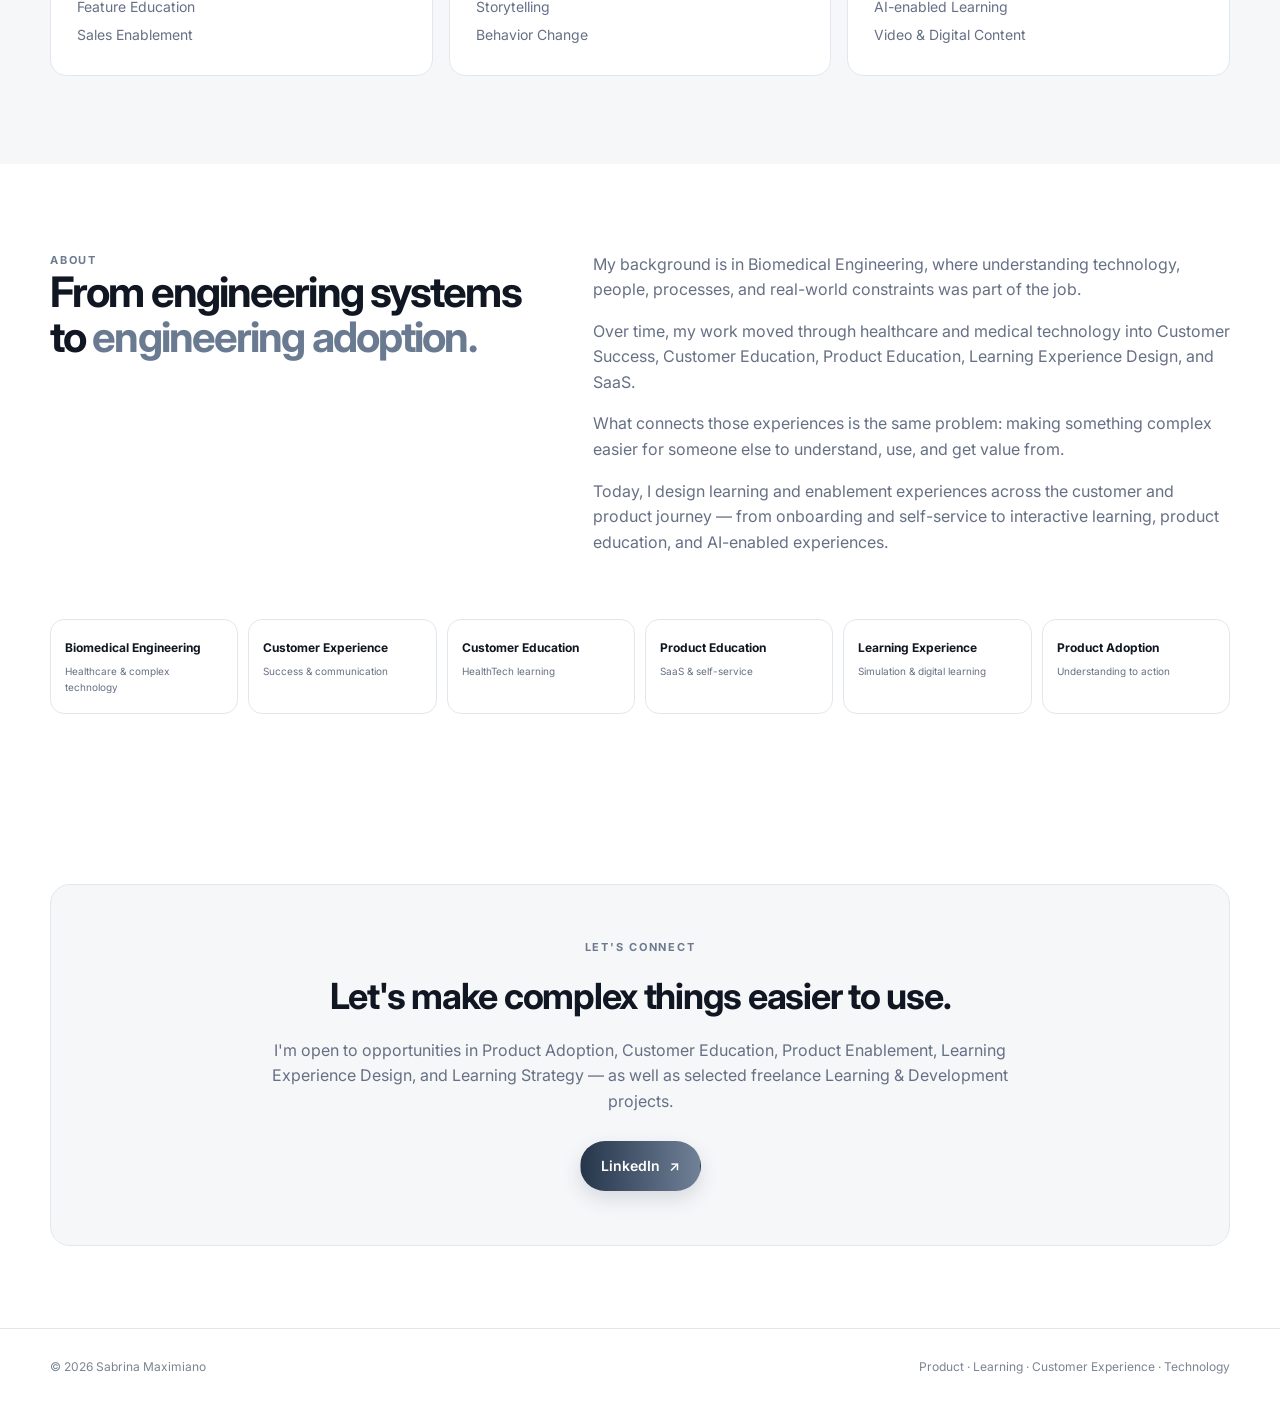
==== commit 096e4137: "Add files via upload" ====
--- a/index.html
+++ b/index.html
@@ -1,106 +1,24 @@
-<!doctype html>
-<html lang="en">
-<head>
-  <meta charset="utf-8" />
-  <meta name="viewport" content="width=device-width, initial-scale=1" />
-  <meta name="description" content="Sabrina Maximiano — Product Adoption, Customer Education, Learning Experience Design." />
-  <title>Sabrina Maximiano — Product Adoption & Learning Experience</title>
-  <link rel="preconnect" href="https://fonts.googleapis.com">
-  <link rel="preconnect" href="https://fonts.gstatic.com" crossorigin>
-  <link href="https://fonts.googleapis.com/css2?family=DM+Sans:wght@400;500;600&family=Instrument+Serif:ital@0;1&display=swap" rel="stylesheet">
-  <link rel="stylesheet" href="styles.css" />
-</head>
-<body>
-<header class="nav shell">
-  <a class="brand" href="#top">Sabrina Maximiano</a>
-  <nav aria-label="Primary navigation">
-    <a href="#work">Work</a><a href="#capabilities">Capabilities</a><a href="#about">About</a><a href="#contact">Contact</a>
-  </nav>
-</header>
-
-<main id="top">
-  <section class="hero shell">
-    <div class="eyebrow">Product Adoption · Customer Education · Learning Experience</div>
-    <h1>Turning complex products into experiences people can <em>understand, adopt, and use.</em></h1>
-    <p class="lede">I design product education, onboarding, self-service, and learning experiences that help people move from information to action — across SaaS, HealthTech, and digital products.</p>
-    <div class="hero-actions"><a class="button" href="#work">Explore my work</a><a class="text-link" href="https://br.linkedin.com/in/sabrinamaximiano" target="_blank" rel="noreferrer">LinkedIn ↗</a></div>
-    <div class="signal-row"><span>Biomedical Engineer</span><span>HealthTech → SaaS</span><span>Strategy + hands-on execution</span></div>
-  </section>
-
-  <section class="work shell" id="work">
-    <div class="section-head"><span>01 / Selected case studies</span><p>Three projects. Three different ways of moving people from complexity to action.</p></div>
-
-    <article class="case feature" id="help-center">
-      <div class="case-meta"><span>EDRONE · SELF-SERVICE & PRODUCT EDUCATION</span><span>~300 articles · ~2 months · Brazil + Poland</span></div>
-      <div class="case-grid"><div><h2>Turning a Help Center into a scalable self-service experience.</h2><p>During a major product evolution, I became the Brazilian focal point for restructuring and standardizing a large Help Center — treating documentation as part of the customer experience, not just a writing task.</p><div class="tags"><span>Product Education</span><span>Self-Service</span><span>Content UX</span><span>Information Architecture</span></div></div>
-      <div class="proof-card"><div class="mini-label">THE SHIFT</div><div class="shift"><b>From</b><span>Organic, inconsistent documentation</span></div><div class="arrow">↓</div><div class="shift"><b>To</b><span>Clearer, searchable, governed self-service content</span></div></div></div>
-      <details><summary>Read case study <span>+</span></summary><div class="case-body">
-        <div class="case-section"><h3>Context</h3><p>The product was going through a significant redesign and new-feature cycle. Meanwhile, Help Center content had grown organically across multiple contributors, creating inconsistencies in tone, terminology, structure, formatting, and organization.</p></div>
-        <div class="case-section"><h3>Challenge</h3><p>The task was bigger than updating articles. Customers needed to find reliable answers while the product itself was changing, and the content system needed enough consistency to remain maintainable after the transformation.</p></div>
-        <div class="case-section split"><div><h3>My role</h3><p>I was the Brazilian focal point for the transformation. I reviewed and updated approximately 300 articles in roughly two months, aligned terminology and content patterns, supported other contributors, and collaborated across Brazil and Poland.</p></div><div><h3>Key insight</h3><p><strong>Documentation only works as self-service when it matches how customers look for help.</strong> Clarity was not enough; discoverability mattered too.</p></div></div>
-        <div class="case-section"><h3>Approach</h3><ol class="steps"><li><b>Audit</b><span>Identify inconsistencies created by organic growth and product changes.</span></li><li><b>Standardize</b><span>Create repeatable structures, terminology, and writing patterns.</span></li><li><b>Design for search</b><span>Consider customer questions, keywords, and how support conversations were phrased.</span></li><li><b>Scale</b><span>Guide additional contributors and align tutorial conventions across markets.</span></li></ol></div>
-        <div class="case-section"><h3>Design decisions</h3><div class="decision-grid"><div><b>Search behavior over internal vocabulary</b><p>Content was structured with the words customers were likely to use when looking for an answer.</p></div><div><b>Patterns over one-off fixes</b><p>Standardization made the content easier to scan and gave future contributors a clearer model to follow.</p></div><div><b>One experience across formats</b><p>Tutorial videos were also brought closer to a shared visual and instructional standard.</p></div></div></div>
-        <div class="case-section impact"><h3>Impact</h3><div><strong>~300</strong><span>articles reviewed / updated</span></div><div><strong>~2 months</strong><span>delivery window</span></div><div><strong>2 markets</strong><span>Brazil + Poland alignment</span></div><p class="note">No verified product-adoption or support-deflection metric is available, so this case does not claim one.</p></div>
-        <div class="case-section"><h3>What I learned</h3><blockquote>Self-service content is part of the product experience: if users cannot find, understand, and act on an answer, the documentation has not finished its job.</blockquote></div>
-        <div class="case-section public-proof"><div><h3>Public context</h3><p>The Help Center has continued to evolve since this project. The current public environment is linked only as context and should not be interpreted as a claim that its present-day state is entirely my work.</p></div><a class="button secondary" href="https://help.edrone.me/pt/" target="_blank" rel="noreferrer">View public Help Center ↗</a></div>
-      </div></details>
-    </article>
-
-    <article class="case" id="pulse">
-      <div class="case-meta"><span>CONCENTRIX · PRODUCT ONBOARDING</span><span>Role-based · Interactive · SCORM</span></div>
-      <div class="case-grid"><div><h2>Designing role-based onboarding for a digital platform.</h2><p>Instead of teaching every feature to every user, I helped design an onboarding experience around what different roles actually needed to do — combining guided learning with interactive product practice.</p><div class="tags"><span>Product Adoption</span><span>Onboarding</span><span>Role-Based Learning</span><span>Simulation</span></div></div>
-      <div class="proof-card flow"><span>User role</span><i>→</i><span>Task</span><i>→</i><span>Learning need</span><i>→</i><span>Practice</span><i>→</i><span>Action</span></div></div>
-      <details><summary>Read case study <span>+</span></summary><div class="case-body">
-        <div class="case-section split"><div><h3>Challenge</h3><p>A new platform would be used by regular users, managers, and administrators. A generic walkthrough would force people to learn functionality that was irrelevant to their responsibilities.</p></div><div><h3>Key insight</h3><p><strong>The product menu was not the learning architecture.</strong> The right structure was role → task → need → action.</p></div></div>
-        <div class="case-section"><h3>My role</h3><p>I worked on the learning architecture and production of a blended interactive onboarding experience using product recordings, guided explanation, role-based paths, interactive simulation, and SCORM delivery.</p></div>
-        <div class="case-section"><h3>Solution</h3><p>The experience combined guided explanations with moments where the learner had to reproduce clicks and actions from the product interface. An AI avatar supported the narrative, then stepped back when practice mattered more than explanation.</p></div>
-        <div class="case-section"><h3>Design decisions</h3><div class="decision-grid"><div><b>Role-based paths</b><p>Users focused on responsibilities and tasks relevant to their role instead of navigating an exhaustive feature list.</p></div><div><b>Practice over passive watching</b><p>Interactive simulations turned product education into guided action.</p></div><div><b>Technology in service of behavior</b><p>Storyline, Synthesia, screen recordings, and SCORM were implementation choices — not the learning strategy itself.</p></div></div></div>
-        <div class="case-section"><h3>Impact</h3><p>The delivered experience combined role-based learning, guided product education, and interactive practice. No verified usage, completion, or adoption metric is available, so the case focuses on the design decisions and delivered experience rather than claiming behavioral impact.</p></div>
-        <div class="case-section"><h3>What I learned</h3><blockquote>Product onboarding becomes more useful when it is organized around what users need to accomplish, not around how the product happens to be organized.</blockquote></div>
-        <div class="tools">Tools / technology: Articulate Storyline · Synthesia · Screen recording · SCORM</div>
-      </div></details>
-    </article>
-
-    <article class="case" id="fleury">
-      <div class="case-meta"><span>GRUPO FLEURY · BEHAVIOR CHANGE</span><span>Healthcare · 200+ employees · 2-month challenge</span></div>
-      <div class="case-grid"><div><h2>Designing a learning campaign to turn awareness into behavior change.</h2><p>A broad privacy-education brief became a measurable, two-month behavior-change campaign combining storytelling, weekly communication, and repeated observation.</p><div class="tags"><span>Learning Strategy</span><span>Behavior Change</span><span>Measurement</span><span>Healthcare</span></div></div>
-      <div class="proof-card"><div class="mini-label">DESIGN LOGIC</div><div class="metric-line">Baseline <span>→</span> Education <span>→</span> Weekly reinforcement <span>→</span> Measurement</div></div></div>
-      <details><summary>Read case study <span>+</span></summary><div class="case-body">
-        <div class="case-section"><h3>Context</h3><p>As Brazil's data-protection law was being introduced, a healthcare HR environment handled large volumes of sensitive employee information and printed documents. The brief was broad: educate employees and encourage better handling of sensitive information.</p></div>
-        <div class="case-section split"><div><h3>Challenge</h3><p>Awareness alone would not show whether behavior had changed. The initiative needed a way to make an abstract compliance topic concrete, memorable, and measurable.</p></div><div><h3>Key insight</h3><p><strong>If the goal is behavior change, the experience needs more than a one-time explanation.</strong> It needs reinforcement and observable signals.</p></div></div>
-        <div class="case-section"><h3>My role</h3><p>I designed the learning and engagement campaign, created the animated narrative and supporting presentation, established a baseline, launched the initiative to 200+ employees, measured the same indicators weekly, and created the ongoing communication.</p></div>
-        <div class="case-section"><h3>Approach</h3><ol class="steps"><li><b>Define observable behavior</b><span>Measure printing volume, sensitive information in the sample, and documents left near the printing area.</span></li><li><b>Make the topic understandable</b><span>Use characters and storytelling to introduce privacy, sensitive data, and responsible document handling.</span></li><li><b>Keep attention over time</b><span>Publish weekly progress communication plus a serialized mystery/comic narrative.</span></li><li><b>Measure repeatedly</b><span>Return every Friday for two months and track the same indicators.</span></li></ol></div>
-        <div class="case-section"><h3>Impact</h3><p>The project generated measurable changes in monitored behaviors and was selected as a Top 10 finalist in an internal innovation and resource-optimization recognition program. Exact reduction percentages are intentionally omitted here until the original measurement materials are fully validated.</p></div>
-        <div class="case-section"><h3>What I learned</h3><blockquote>Learning is more powerful when the desired behavior is defined before the content — and when communication continues long enough to reinforce the change.</blockquote></div>
-      </div></details>
-    </article>
-  </section>
-
-  <section class="philosophy"><div class="shell"><p class="quote">Products create value when people can actually <em>use them.</em></p><p>Across healthcare, SaaS, customer education, onboarding, self-service, and digital learning, the format changes. The question stays surprisingly consistent:</p><h2>What does someone need to understand, experience, or do differently to move forward?</h2></div></section>
-
-  <section class="selected shell">
-    <div class="section-head"><span>02 / Selected work</span><p>Smaller projects that show range, experimentation, and hands-on delivery.</p></div>
-    <div class="selected-grid">
-      <article><div class="index">A</div><h3>AI Learning Simulator</h3><p>Designed an embedded prompt-engineering simulation so learners could experience an AI-like interaction instead of only reading about it.</p><div class="tags"><span>AI</span><span>Experiential Learning</span><span>Interaction Design</span></div></article>
-      <article><div class="index">B</div><h3>WhatsApp Feature Launch</h3><p>Localized a SaaS feature launch for Brazil, connecting capability, use case, integration guidance, and customer value.</p><div class="stat"><b>37%</b> open rate <span>·</span> <b>2%</b> CTR</div><small>Communication engagement metrics — not adoption metrics.</small></article>
-      <article><div class="index">C</div><h3>Customer Learning in HealthTech</h3><p>Supported a digital customer-learning ecosystem through localization, LMS operations, content prioritization, curriculum decisions, and stakeholder collaboration.</p><div class="tags"><span>Customer Education</span><span>HealthTech</span><span>Learning Strategy</span></div></article>
-      <article><div class="index">D</div><h3>P&amp;L Learning Experience</h3><p>Transformed facilitator-dependent financial slides into a self-guided experience organized around interpretation, operational drivers, and decision-making.</p><div class="tags"><span>LXD</span><span>Storytelling</span><span>Digital Learning</span></div></article>
-    </div>
-  </section>
-
-  <section class="capabilities shell" id="capabilities">
-    <div class="section-head"><span>03 / Capabilities</span><p>Strategic enough to frame the problem. Hands-on enough to build the solution.</p></div>
-    <div class="cap-grid"><div><h3>Product & Customer Enablement</h3><p>Product Adoption<br>Customer Education<br>Product Onboarding<br>Product Education<br>Self-Service<br>Feature Education<br>Sales Enablement</p></div><div><h3>Learning Experience & Strategy</h3><p>Learning Experience Design<br>Instructional Design<br>Learning Strategy<br>Role-Based Learning<br>Interactive Simulation<br>Storytelling<br>Behavior Change</p></div><div><h3>Technology & Delivery</h3><p>Articulate Rise<br>Articulate Storyline<br>SCORM<br>Synthesia<br>LMS<br>AI-enabled Learning<br>Video & Digital Content</p></div></div>
-  </section>
-
-  <section class="about shell" id="about">
-    <div class="section-head"><span>04 / About</span></div>
-    <div class="about-grid"><h2>I didn't start in learning.<br><em>I started with complex systems.</em></h2><div><p>My background is in Biomedical Engineering, where understanding technology, people, processes, and real-world constraints was part of the job.</p><p>Over time, my work moved from healthcare and medical technology into Customer Success, Customer Education, Product Education, Learning Experience Design, and SaaS.</p><p>What connects those experiences is not a specific tool or format. It is the kind of problem I enjoy solving: making something complex easier for someone else to understand and use.</p><p>Today, I design learning and enablement experiences across the customer and product journey — from onboarding and self-service to interactive learning, product education, and AI-enabled experiences.</p></div></div>
-    <div class="journey"><span>Biomedical Engineering<small>Healthcare & complex technology</small></span><i>→</i><span>Customer Experience<small>Success & communication</small></span><i>→</i><span>Customer Education<small>HealthTech learning</small></span><i>→</i><span>Product Education<small>SaaS & self-service</small></span><i>→</i><span>Learning Experience<small>Simulation & digital learning</small></span><i>→</i><span>Product Adoption<small>Understanding to action</small></span></div>
-  </section>
-
-  <section class="contact" id="contact"><div class="shell contact-grid"><div><span class="eyebrow">LET'S CONNECT</span><h2>Let's make complex things easier to use.</h2><p>I'm open to opportunities in Product Adoption, Customer Education, Product Enablement, Learning Experience Design, and Learning Strategy — as well as selected freelance Learning & Development projects.</p><a class="button light" href="https://br.linkedin.com/in/sabrinamaximiano" target="_blank" rel="noreferrer">Connect on LinkedIn ↗</a></div><div class="portrait-placeholder"><div>SM</div><p>Your portrait can be added here later without changing the layout.</p></div></div></section>
-</main>
-<footer class="footer shell"><span>© 2026 Sabrina Maximiano</span><span>Product · Learning · Customer Experience · Technology</span></footer>
-<script src="script.js"></script>
-</body></html>
+<!doctype html><html lang="en"><head>
+<meta charset="utf-8"><meta name="viewport" content="width=device-width,initial-scale=1">
+<meta name="description" content="Sabrina Maximiano — Product Adoption, Customer Education, Learning Experience Design.">
+<title>Sabrina Maximiano — Product Adoption & Learning Experience</title><link rel="stylesheet" href="styles.css"></head><body>
+<a class="skip" href="#main">Skip to content</a>
+<header class="site-header"><div class="shell navbar"><a class="brand" href="#top"><span class="brand-dot"></span>Sabrina Maximiano</a><nav class="navlinks" aria-label="Primary"><a href="#work">Work</a><a href="#capabilities">Capabilities</a><a href="#about">About</a><a class="btn btn-secondary btn-small nav-cta" href="#contact">Let's Connect</a></nav></div></header>
+<main id="main">
+<section class="hero" id="top"><div class="shell hero-grid"><div><span class="pill">Product Adoption · Enablement · Customer Education</span><h1>Turning complexity into <span>adoption.</span></h1><p class="lede">I help people understand and use complex products through product education, onboarding, self-service, and learning experiences — across SaaS, HealthTech, and digital products.</p><div class="hero-actions"><a class="btn btn-primary" href="#work">View Case Studies <span class="arrow">→</span></a><a class="btn btn-secondary" href="#contact">Let's Connect</a></div><div class="hero-note">Biomedical Engineering background · HealthTech → SaaS · Strategy + hands-on execution</div></div><div class="orbit" aria-hidden="true"><div class="orbit-center">User<br>Value</div><span class="orbit-label l1">Product</span><span class="orbit-label l2">Adoption</span><span class="orbit-label l3">Enablement</span><span class="orbit-label l4">Learning</span><span class="orbit-label l5">Customer Experience</span></div></div></section>
+<section class="section section-alt" id="work"><div class="shell"><div class="section-head"><div><div class="eyebrow">Featured case studies</div><h2>Programs designed as experiences.</h2></div><p>Three projects that show how I move from user friction and learning needs to clearer action and value.</p></div><div class="case-grid">
+<a class="case-card" href="cases/help-center.html"><span class="case-kicker">Self-service · SaaS</span><h3>Help Center & Self-Service Transformation</h3><p>Restructuring and standardizing a large knowledge base during a major product evolution.</p><div class="card-spacer"></div><div class="case-proof"><strong>What it demonstrates</strong><span>Content UX · Discoverability · Governance · Scale</span></div><div class="tags"><span class="tag">~300 articles</span><span class="tag">~2 months</span><span class="tag">Brazil + Poland</span></div><div class="card-cta"><span>Read Case Study</span><span class="cta-circle">↗</span></div></a>
+<a class="case-card" href="cases/pulse.html"><span class="case-kicker">Product onboarding · Digital platform</span><h3>Role-Based Product Onboarding</h3><p>Designing learning paths around what each user role needed to accomplish — not around the product menu.</p><div class="card-spacer"></div><div class="case-proof"><strong>Design logic</strong><span>Role → Task → Learning need → Practice → Action</span></div><div class="tags"><span class="tag">Product Adoption</span><span class="tag">Simulation</span><span class="tag">SCORM</span></div><div class="card-cta"><span>Read Case Study</span><span class="cta-circle">↗</span></div></a>
+<a class="case-card" href="cases/fleury.html"><span class="case-kicker">Behavior change · Healthcare</span><h3>From Awareness to Behavior Change</h3><p>Turning a broad privacy-education brief into a two-month campaign with storytelling, reinforcement, and repeated measurement.</p><div class="card-spacer"></div><div class="case-proof"><strong>Design logic</strong><span>Baseline → Education → Reinforcement → Measurement</span></div><div class="tags"><span class="tag">200+ employees</span><span class="tag">Healthcare</span><span class="tag">Measurement</span></div><div class="card-cta"><span>Read Case Study</span><span class="cta-circle">↗</span></div></a>
+</div></div></section>
+<section class="philosophy"><div class="shell philosophy-inner"><div class="eyebrow">Professional philosophy</div><blockquote>Products create value when people can actually <span>use them.</span></blockquote><p>Across healthcare, SaaS, customer education, onboarding, self-service, and digital learning, the format changes. The question stays consistent: what does someone need to understand, experience, or do differently to move forward?</p></div></section>
+<section class="section" id="selected"><div class="shell"><div class="section-head"><div><div class="eyebrow">Selected work</div><h2>Range without losing the strategy.</h2></div><p>Smaller projects that show experimentation, learning design, product communication, and hands-on delivery.</p></div><div class="selected-grid">
+<article class="work-card"><span class="case-kicker">AI-enabled learning</span><h3>Prompt Engineering Simulator</h3><p>An embedded simulation that let learners practice an AI-like interaction instead of only reading about prompt engineering.</p><div class="tags"><span class="tag">AI</span><span class="tag">Experiential Learning</span><span class="tag">Interaction Design</span></div></article>
+<article class="work-card"><span class="case-kicker">Product launch</span><h3>WhatsApp Feature Launch</h3><p>Localized a SaaS launch for Brazil, connecting capability, use case, integration guidance, and customer value.</p><div class="metric">37% open rate · 2% CTR</div><small>Communication engagement metrics — not adoption metrics.</small></article>
+<article class="work-card"><span class="case-kicker">HealthTech learning ecosystem</span><h3>Customer Learning in HealthTech</h3><p>Supported localization, LMS operations, content prioritization, curriculum decisions, and stakeholder collaboration around complex medical technology.</p><div class="tags"><span class="tag">Customer Education</span><span class="tag">HealthTech</span><span class="tag">Learning Strategy</span></div></article>
+<article class="work-card"><span class="case-kicker">Learning experience design</span><h3>P&amp;L Learning Experience</h3><p>Transformed facilitator-dependent financial slides into a self-guided experience organized around interpretation and operational decision-making.</p><div class="tags"><span class="tag">LXD</span><span class="tag">Storytelling</span><span class="tag">Digital Learning</span></div></article>
+</div></div></section>
+<section class="section section-alt" id="capabilities"><div class="shell"><div class="section-head"><div><div class="eyebrow">Capabilities</div><h2>Strategy + hands-on execution.</h2></div><p>I frame the learning or adoption problem, then design and build the experience that supports action.</p></div><div class="cap-grid"><div class="cap-card"><h3>Product & Customer Enablement</h3><p>Product Adoption<br>Customer Education<br>Product Onboarding<br>Product Education<br>Self-Service<br>Feature Education<br>Sales Enablement</p></div><div class="cap-card"><h3>Learning Experience & Strategy</h3><p>Learning Experience Design<br>Instructional Design<br>Learning Strategy<br>Role-Based Learning<br>Interactive Simulation<br>Storytelling<br>Behavior Change</p></div><div class="cap-card"><h3>Technology & Delivery</h3><p>Articulate Rise<br>Articulate Storyline<br>SCORM<br>Synthesia<br>LMS<br>AI-enabled Learning<br>Video & Digital Content</p></div></div></div></section>
+<section class="section" id="about"><div class="shell"><div class="about-grid"><div><div class="eyebrow">About</div><h2>From engineering systems to <span>engineering adoption.</span></h2></div><div class="about-copy"><p>My background is in Biomedical Engineering, where understanding technology, people, processes, and real-world constraints was part of the job.</p><p>Over time, my work moved through healthcare and medical technology into Customer Success, Customer Education, Product Education, Learning Experience Design, and SaaS.</p><p>What connects those experiences is the same problem: making something complex easier for someone else to understand, use, and get value from.</p><p>Today, I design learning and enablement experiences across the customer and product journey — from onboarding and self-service to interactive learning, product education, and AI-enabled experiences.</p></div></div><div class="journey"><div class="journey-step"><b>Biomedical Engineering</b><span>Healthcare & complex technology</span></div><div class="journey-step"><b>Customer Experience</b><span>Success & communication</span></div><div class="journey-step"><b>Customer Education</b><span>HealthTech learning</span></div><div class="journey-step"><b>Product Education</b><span>SaaS & self-service</span></div><div class="journey-step"><b>Learning Experience</b><span>Simulation & digital learning</span></div><div class="journey-step"><b>Product Adoption</b><span>Understanding to action</span></div></div></div></section>
+<section class="contact" id="contact"><div class="shell"><div class="contact-box"><div class="eyebrow">Let's connect</div><h2>Let's make complex things easier to use.</h2><p>I'm open to opportunities in Product Adoption, Customer Education, Product Enablement, Learning Experience Design, and Learning Strategy — as well as selected freelance Learning & Development projects.</p><div class="contact-actions"><a class="btn btn-primary" href="https://br.linkedin.com/in/sabrinamaximiano" target="_blank" rel="noreferrer">LinkedIn <span>↗</span></a></div></div></div></section>
+</main><footer class="footer"><div class="shell footer-inner"><span>© 2026 Sabrina Maximiano</span><span>Product · Learning · Customer Experience · Technology</span></div></footer></body></html>
--- a/styles.css
+++ b/styles.css
@@ -1 +1,35 @@
-:root{--ink:#18212b;--muted:#66717d;--line:#dfe4e8;--paper:#f7f8f6;--panel:#eef2f4;--deep:#1c2934;--white:#fff;--max:1180px}*{box-sizing:border-box}html{scroll-behavior:smooth}body{margin:0;background:var(--paper);color:var(--ink);font-family:"DM Sans",Arial,sans-serif;line-height:1.55}.shell{width:min(var(--max),calc(100% - 48px));margin:auto}.nav{height:84px;display:flex;align-items:center;justify-content:space-between;border-bottom:1px solid var(--line);position:relative;z-index:2}.brand{font-weight:600;color:var(--ink);text-decoration:none}.nav nav{display:flex;gap:28px}.nav nav a,.text-link{color:var(--muted);text-decoration:none;font-size:14px}.nav nav a:hover,.text-link:hover{color:var(--ink)}.hero{padding:112px 0 76px}.eyebrow,.mini-label{font-size:12px;letter-spacing:.12em;text-transform:uppercase;color:var(--muted);font-weight:600}.hero h1{font-size:clamp(52px,7.2vw,96px);line-height:.98;letter-spacing:-.055em;max-width:1100px;margin:26px 0 34px;font-weight:500}.hero h1 em,.about h2 em,.quote em{font-family:"Instrument Serif",Georgia,serif;font-weight:400}.lede{font-size:20px;color:var(--muted);max-width:720px}.hero-actions{display:flex;gap:24px;align-items:center;margin-top:38px}.button{display:inline-block;background:var(--ink);color:white;text-decoration:none;padding:13px 20px;border-radius:2px;font-size:14px}.button.secondary{background:transparent;border:1px solid var(--ink);color:var(--ink)}.signal-row{display:flex;gap:12px;flex-wrap:wrap;margin-top:72px}.signal-row span,.tags span{border:1px solid var(--line);padding:7px 10px;font-size:12px;color:var(--muted);background:rgba(255,255,255,.35)}.work,.selected,.capabilities,.about{padding:90px 0}.section-head{display:flex;justify-content:space-between;align-items:flex-start;gap:40px;margin-bottom:38px}.section-head>span{font-size:12px;letter-spacing:.12em;text-transform:uppercase;color:var(--muted)}.section-head>p{max-width:500px;margin:0;color:var(--muted)}.case{border-top:1px solid var(--line);padding:34px 0 18px}.case.feature{border-top:1px solid var(--ink)}.case-meta{display:flex;justify-content:space-between;gap:20px;font-size:11px;letter-spacing:.09em;color:var(--muted);text-transform:uppercase}.case-grid{display:grid;grid-template-columns:1.45fr .75fr;gap:72px;align-items:center;padding:42px 0}.case h2{font-size:clamp(36px,4vw,56px);line-height:1.04;letter-spacing:-.04em;margin:0 0 22px;font-weight:500}.case-grid p{font-size:17px;color:var(--muted);max-width:720px}.tags{display:flex;gap:8px;flex-wrap:wrap;margin-top:26px}.proof-card{background:var(--panel);padding:34px;min-height:250px;display:flex;flex-direction:column;justify-content:center}.shift{display:grid;grid-template-columns:45px 1fr;gap:16px;margin:14px 0}.shift b{font-size:12px;text-transform:uppercase;color:var(--muted)}.arrow{margin-left:60px;color:var(--muted)}.flow{gap:10px;align-items:flex-start}.flow span{font-size:18px}.flow i{font-style:normal;color:var(--muted)}.metric-line{font-size:19px;line-height:1.8;margin-top:12px}.metric-line span{color:#98a2aa;margin:0 3px}details{border-top:1px solid var(--line)}summary{list-style:none;cursor:pointer;padding:18px 0;display:flex;justify-content:space-between;font-size:14px;font-weight:600}summary::-webkit-details-marker{display:none}.case-body{padding:20px 0 70px;max-width:960px}.case-section{padding:32px 0;border-top:1px solid var(--line)}.case-section h3{font-size:13px;letter-spacing:.1em;text-transform:uppercase;margin:0 0 14px}.case-section p{font-size:17px;color:#485460;max-width:800px}.split{display:grid;grid-template-columns:1fr 1fr;gap:60px}.steps{padding:0;margin:20px 0;list-style:none}.steps li{display:grid;grid-template-columns:170px 1fr;gap:20px;padding:15px 0;border-bottom:1px solid var(--line)}.steps span{color:var(--muted)}.decision-grid{display:grid;grid-template-columns:repeat(3,1fr);gap:14px}.decision-grid>div{background:white;padding:22px}.decision-grid p{font-size:14px}.impact{display:flex;gap:36px;flex-wrap:wrap}.impact h3,.impact .note{width:100%}.impact div{min-width:150px}.impact strong{font-family:"Instrument Serif",Georgia,serif;font-size:38px;font-weight:400;display:block}.impact span{font-size:12px;color:var(--muted)}.note{font-size:13px!important}.case-section blockquote{font-family:"Instrument Serif",Georgia,serif;font-size:30px;line-height:1.2;margin:0;max-width:800px}.public-proof{display:flex;justify-content:space-between;align-items:end;gap:30px}.tools{font-size:12px;color:var(--muted);padding-top:18px}.philosophy{background:var(--deep);color:white;padding:110px 0}.philosophy .quote{font-family:"Instrument Serif",Georgia,serif;font-size:clamp(46px,6vw,78px);line-height:1;margin:0 0 42px}.philosophy p:not(.quote){color:#c3ccd3;max-width:650px}.philosophy h2{font-size:32px;max-width:820px;font-weight:500}.selected-grid{display:grid;grid-template-columns:1fr 1fr;border-top:1px solid var(--line)}.selected-grid article{padding:34px;border-bottom:1px solid var(--line);min-height:300px}.selected-grid article:nth-child(odd){border-right:1px solid var(--line)}.selected-grid .index{font-family:"Instrument Serif",Georgia,serif;font-size:24px;color:#9aa3aa}.selected-grid h3{font-size:28px;margin:34px 0 12px}.selected-grid p{color:var(--muted)}.stat{font-size:18px;margin-top:24px}.stat b{font-size:28px;font-family:"Instrument Serif",Georgia,serif}.selected-grid small{display:block;color:var(--muted);margin-top:8px}.cap-grid{display:grid;grid-template-columns:repeat(3,1fr);border-top:1px solid var(--line)}.cap-grid>div{padding:30px 30px 30px 0}.cap-grid h3{font-size:17px}.cap-grid p{color:var(--muted);line-height:2}.about-grid{display:grid;grid-template-columns:1fr 1fr;gap:90px;border-top:1px solid var(--line);padding-top:48px}.about h2{font-size:48px;line-height:1.04;margin:0;font-weight:500}.about-grid p{color:var(--muted);font-size:17px}.journey{display:flex;align-items:center;justify-content:space-between;gap:12px;margin-top:80px;padding-top:30px;border-top:1px solid var(--line);overflow-x:auto}.journey span{font-size:12px;min-width:130px}.journey small{display:block;color:var(--muted);margin-top:5px}.journey i{font-style:normal;color:#aab1b7}.contact{background:var(--deep);color:white;padding:100px 0}.contact-grid{display:grid;grid-template-columns:1.3fr .7fr;gap:100px;align-items:center}.contact h2{font-size:54px;line-height:1.02;letter-spacing:-.04em;max-width:700px}.contact p{color:#c3ccd3;max-width:700px}.button.light{background:white;color:var(--deep);margin-top:22px}.portrait-placeholder{border:1px solid #52606b;min-height:360px;display:flex;flex-direction:column;align-items:center;justify-content:center;text-align:center;padding:30px;color:#aeb8c0}.portrait-placeholder div{font-family:"Instrument Serif",Georgia,serif;font-size:72px;color:white}.portrait-placeholder p{font-size:12px;max-width:220px}.footer{height:90px;display:flex;align-items:center;justify-content:space-between;font-size:12px;color:var(--muted)}@media(max-width:800px){.shell{width:min(100% - 30px,var(--max))}.nav nav{display:none}.hero{padding-top:72px}.hero h1{font-size:54px}.case-grid,.split,.about-grid,.contact-grid{grid-template-columns:1fr;gap:32px}.case-meta,.section-head{flex-direction:column}.decision-grid,.cap-grid{grid-template-columns:1fr}.selected-grid{grid-template-columns:1fr}.selected-grid article:nth-child(odd){border-right:0}.steps li{grid-template-columns:1fr;gap:5px}.public-proof{align-items:flex-start;flex-direction:column}.journey{justify-content:flex-start}.footer{align-items:flex-start;flex-direction:column;justify-content:center;gap:5px}.contact h2{font-size:42px}}
+@import url('https://fonts.googleapis.com/css2?family=Inter:wght@400;500;600;700&display=swap');
+
+:root{
+  --bg:#ffffff;
+  --soft:#f6f7f9;
+  --soft-2:#eef1f5;
+  --ink:#101722;
+  --navy:#24344a;
+  --accent:#65758b;
+  --muted:#667085;
+  --line:#e2e7ee;
+  --white:#ffffff;
+  --max:1180px;
+  --radius:18px;
+  --shadow:0 12px 34px rgba(16,23,34,.07);
+}
+*{box-sizing:border-box}
+html{scroll-behavior:smooth}
+body{margin:0;background:var(--bg);color:var(--ink);font-family:Inter,system-ui,-apple-system,BlinkMacSystemFont,"Segoe UI",sans-serif;line-height:1.6;-webkit-font-smoothing:antialiased}
+a{color:inherit}.shell{width:min(var(--max),calc(100% - 48px));margin:0 auto}.skip{position:absolute;left:-9999px}.skip:focus{left:16px;top:16px;z-index:99;background:var(--ink);color:#fff;padding:10px 14px;border-radius:10px}
+.site-header{position:sticky;top:0;z-index:30;background:rgba(255,255,255,.92);backdrop-filter:blur(14px);border-bottom:1px solid rgba(226,231,238,.85)}
+.navbar{height:76px;display:flex;align-items:center;justify-content:space-between;gap:24px}.brand{display:flex;align-items:center;gap:10px;text-decoration:none;font-weight:650;letter-spacing:-.02em}.brand-dot{width:14px;height:14px;border-radius:50%;background:linear-gradient(135deg,#233349,#8190a5)}
+.navlinks{display:flex;align-items:center;gap:28px}.navlinks a{text-decoration:none;color:#5b6574;font-size:14px;font-weight:500}.navlinks a:hover,.navlinks a:focus-visible{color:var(--ink)}
+.btn{display:inline-flex;align-items:center;justify-content:center;gap:9px;text-decoration:none;border-radius:999px;padding:13px 20px;font-size:14px;font-weight:600;border:1px solid transparent;transition:.18s ease;cursor:pointer}.btn-primary{background:linear-gradient(90deg,#26364b,#708097);color:#fff;box-shadow:0 8px 20px rgba(36,52,74,.15)}.btn-primary:hover{transform:translateY(-1px);box-shadow:0 12px 26px rgba(36,52,74,.2)}.btn-secondary{background:#fff;border-color:var(--line);color:var(--ink)}.btn-secondary:hover{background:var(--soft)}.btn-small{padding:10px 15px}.arrow{font-size:16px;line-height:1}
+.hero{padding:92px 0 88px;background:radial-gradient(circle at 77% 30%,rgba(226,231,238,.72),rgba(255,255,255,0) 31%)}.pill{display:inline-flex;border:1px solid var(--line);border-radius:999px;padding:7px 12px;color:#566274;background:rgba(255,255,255,.85);font-size:12px;font-weight:500;box-shadow:0 3px 12px rgba(16,23,34,.03)}
+.hero-grid{display:grid;grid-template-columns:minmax(0,1.25fr) minmax(300px,.75fr);gap:74px;align-items:center}.hero h1{font-size:clamp(52px,6vw,82px);line-height:1.03;letter-spacing:-.055em;margin:24px 0 26px;max-width:820px}.hero h1 span{color:#596a81}.hero .lede{max-width:720px;font-size:19px;color:var(--muted);margin:0}.hero-actions{display:flex;gap:12px;flex-wrap:wrap;margin-top:32px}.hero-note{margin-top:34px;color:#7a8492;font-size:12px}.orbit{position:relative;aspect-ratio:1;background:linear-gradient(145deg,#f8f9fb,#eef1f5);border:1px solid var(--line);border-radius:50%;display:grid;place-items:center;box-shadow:inset 0 0 0 46px rgba(255,255,255,.42)}.orbit:before,.orbit:after{content:"";position:absolute;border:1px solid #dfe4eb;border-radius:50%}.orbit:before{inset:14%}.orbit:after{inset:29%}.orbit-center{position:relative;z-index:2;width:152px;height:152px;border-radius:50%;background:#fff;border:14px solid #a8b2c0;display:grid;place-items:center;text-align:center;font-weight:700;font-size:20px;line-height:1.2;box-shadow:0 8px 26px rgba(40,50,65,.09)}.orbit-label{position:absolute;z-index:3;font-size:12px;color:#6f7b8b;font-weight:500;background:rgba(255,255,255,.7);padding:2px 5px;border-radius:6px}.l1{top:8%;left:44%}.l2{right:-2%;top:44%}.l3{bottom:5%;right:17%}.l4{bottom:4%;left:18%}.l5{left:-4%;top:43%}
+.section{padding:88px 0}.section-alt{background:var(--soft)}.section-head{display:flex;align-items:flex-end;justify-content:space-between;gap:32px;margin-bottom:34px}.eyebrow{font-size:11px;letter-spacing:.16em;text-transform:uppercase;color:#6d7a8e;font-weight:700}.section-head h2{font-size:34px;line-height:1.15;letter-spacing:-.035em;margin:8px 0 0}.section-head p{max-width:520px;color:var(--muted);margin:0}
+.case-grid{display:grid;grid-template-columns:repeat(3,1fr);gap:18px}.case-card{display:flex;flex-direction:column;min-height:480px;background:#fff;border:1px solid var(--line);border-radius:var(--radius);padding:28px;text-decoration:none;box-shadow:0 4px 15px rgba(16,23,34,.035);transition:.2s ease}.case-card:hover,.case-card:focus-visible{transform:translateY(-3px);box-shadow:var(--shadow);border-color:#cbd3de}.case-kicker{font-size:10px;letter-spacing:.14em;text-transform:uppercase;color:#6f7b8c;font-weight:700}.case-card h3{font-size:26px;line-height:1.14;letter-spacing:-.035em;margin:20px 0 12px}.case-card p{font-size:14px;color:var(--muted);margin:0}.case-card .card-spacer{flex:1}.case-proof{margin:26px 0 22px;padding:18px;border-radius:14px;background:var(--soft);border:1px solid #e8ecf1}.case-proof strong{font-size:13px;display:block;margin-bottom:6px}.case-proof span{font-size:12px;color:var(--muted)}.tags{display:flex;flex-wrap:wrap;gap:7px;margin-top:18px}.tag{font-size:11px;color:#647084;background:#f6f7f9;border:1px solid var(--line);padding:6px 9px;border-radius:999px}.card-cta{display:flex;align-items:center;justify-content:space-between;margin-top:22px;padding-top:18px;border-top:1px solid var(--line);font-weight:600;font-size:13px;color:#26364b}.card-cta .cta-circle{width:32px;height:32px;border-radius:50%;display:grid;place-items:center;background:#2e3f55;color:#fff}
+.philosophy{padding:94px 0;background:#fff;border-top:1px solid var(--line);border-bottom:1px solid var(--line)}.philosophy-inner{max-width:920px;margin:0 auto;text-align:center}.philosophy blockquote{font-size:clamp(36px,4.8vw,61px);line-height:1.12;letter-spacing:-.045em;margin:18px 0 24px;font-weight:600}.philosophy blockquote span{color:#65758b}.philosophy p{color:var(--muted);max-width:760px;margin:0 auto;font-size:17px}
+.selected-grid{display:grid;grid-template-columns:repeat(2,1fr);gap:16px}.work-card{background:#fff;border:1px solid var(--line);border-radius:16px;padding:26px;min-height:250px}.work-card h3{font-size:22px;margin:16px 0 8px;letter-spacing:-.025em}.work-card p{margin:0;color:var(--muted);font-size:14px}.work-card .metric{font-weight:700;font-size:23px;margin-top:22px}.work-card small{color:#788391}.cap-grid{display:grid;grid-template-columns:repeat(3,1fr);gap:16px}.cap-card{padding:26px;background:#fff;border:1px solid var(--line);border-radius:16px}.cap-card h3{font-size:16px;margin:0 0 16px}.cap-card p{font-size:14px;line-height:2;color:var(--muted);margin:0}.about-grid{display:grid;grid-template-columns:.85fr 1.15fr;gap:72px;align-items:start}.about-grid h2{font-size:42px;line-height:1.08;letter-spacing:-.045em;margin:0}.about-grid h2 span{color:#697a91}.about-copy p{color:var(--muted);font-size:16px;margin:0 0 16px}.journey{margin-top:48px;display:grid;grid-template-columns:repeat(6,1fr);gap:10px}.journey-step{position:relative;padding:18px 14px;background:#fff;border:1px solid var(--line);border-radius:14px}.journey-step b{display:block;font-size:12px}.journey-step span{display:block;color:var(--muted);font-size:10px;margin-top:5px}
+.contact{padding:82px 0}.contact-box{background:var(--soft);border:1px solid var(--line);border-radius:20px;padding:54px;text-align:center}.contact-box h2{font-size:36px;letter-spacing:-.035em;margin:12px 0 12px}.contact-box p{max-width:760px;margin:0 auto;color:var(--muted)}.contact-actions{display:flex;justify-content:center;gap:12px;flex-wrap:wrap;margin-top:26px}.footer{border-top:1px solid var(--line);padding:28px 0;color:#7b8592;font-size:12px}.footer-inner{display:flex;justify-content:space-between;gap:20px}
+/* Case pages */
+.case-hero{padding:74px 0 54px;background:linear-gradient(180deg,#f7f8fa 0%,#fff 100%);border-bottom:1px solid var(--line)}.back-link{display:inline-flex;align-items:center;gap:7px;color:#5e6a7b;text-decoration:none;font-size:13px;font-weight:600;margin-bottom:28px}.back-link:hover{text-decoration:underline}.case-hero h1{font-size:clamp(44px,6vw,72px);line-height:1.03;letter-spacing:-.055em;max-width:900px;margin:18px 0 20px}.case-hero .summary{font-size:18px;color:var(--muted);max-width:760px}.meta-row{display:flex;flex-wrap:wrap;gap:10px;margin-top:28px}.meta-chip{font-size:11px;border:1px solid var(--line);border-radius:999px;padding:7px 10px;color:#657083;background:#fff}.case-content{width:min(930px,calc(100% - 48px));margin:0 auto;padding:70px 0 86px}.case-section{padding:38px 0;border-bottom:1px solid var(--line)}.case-section:first-child{padding-top:0}.case-section h2{font-size:25px;letter-spacing:-.025em;margin:0 0 14px}.case-section p{color:#566273;font-size:16px;margin:0 0 13px}.case-section strong{color:var(--ink)}.two-col{display:grid;grid-template-columns:1fr 1fr;gap:44px}.insight{background:var(--soft);border:1px solid var(--line);border-radius:18px;padding:28px}.insight p{font-size:21px;line-height:1.4;color:var(--ink);margin:0}.process{display:grid;grid-template-columns:repeat(4,1fr);gap:12px;margin-top:20px}.process div{padding:20px;border-radius:14px;border:1px solid var(--line);background:#fff}.process b{font-size:12px}.process span{display:block;font-size:12px;color:var(--muted);margin-top:6px}.decisions{display:grid;grid-template-columns:repeat(3,1fr);gap:12px;margin-top:18px}.decision{background:var(--soft);border-radius:14px;padding:20px;border:1px solid var(--line)}.decision b{font-size:13px}.decision p{font-size:13px;margin-top:7px}.metrics{display:grid;grid-template-columns:repeat(3,1fr);gap:12px;margin-top:18px}.metric-box{border:1px solid var(--line);border-radius:14px;padding:22px;background:#fff}.metric-box strong{display:block;font-size:28px;letter-spacing:-.03em}.metric-box span{font-size:11px;color:var(--muted)}.notice{font-size:12px!important;color:#7c8795!important;background:#fafbfc;border:1px solid var(--line);padding:14px 16px;border-radius:12px;margin-top:16px!important}.case-next{display:flex;justify-content:space-between;gap:20px;align-items:center;padding-top:36px}.case-next a{text-decoration:none}.case-next .next-label{font-size:11px;color:var(--muted)}.case-next strong{display:block;margin-top:3px}.sticky-case-nav{position:sticky;bottom:18px;z-index:20;display:flex;justify-content:center;pointer-events:none}.sticky-case-nav a{pointer-events:auto;background:rgba(16,23,34,.94);color:#fff;text-decoration:none;border-radius:999px;padding:11px 16px;font-size:12px;font-weight:600;box-shadow:0 8px 24px rgba(16,23,34,.22)}
+@media(max-width:900px){.hero-grid{grid-template-columns:1fr}.orbit{display:none}.case-grid{grid-template-columns:1fr}.case-card{min-height:auto}.cap-grid{grid-template-columns:1fr}.journey{grid-template-columns:repeat(2,1fr)}.two-col{grid-template-columns:1fr}.process{grid-template-columns:repeat(2,1fr)}.decisions{grid-template-columns:1fr}.metrics{grid-template-columns:1fr}.about-grid{grid-template-columns:1fr;gap:28px}}
+@media(max-width:680px){.shell,.case-content{width:min(100% - 30px,var(--max))}.navbar{height:68px}.navlinks a:not(.nav-cta){display:none}.hero{padding:64px 0 58px}.hero h1{font-size:48px}.hero .lede{font-size:17px}.section{padding:66px 0}.section-head{align-items:flex-start;flex-direction:column}.selected-grid{grid-template-columns:1fr}.journey{grid-template-columns:1fr}.contact-box{padding:36px 20px}.footer-inner{flex-direction:column}.case-hero{padding:50px 0 40px}.case-content{padding:50px 0 70px}.process{grid-template-columns:1fr}.case-next{align-items:flex-start;flex-direction:column}.philosophy{padding:70px 0}}
